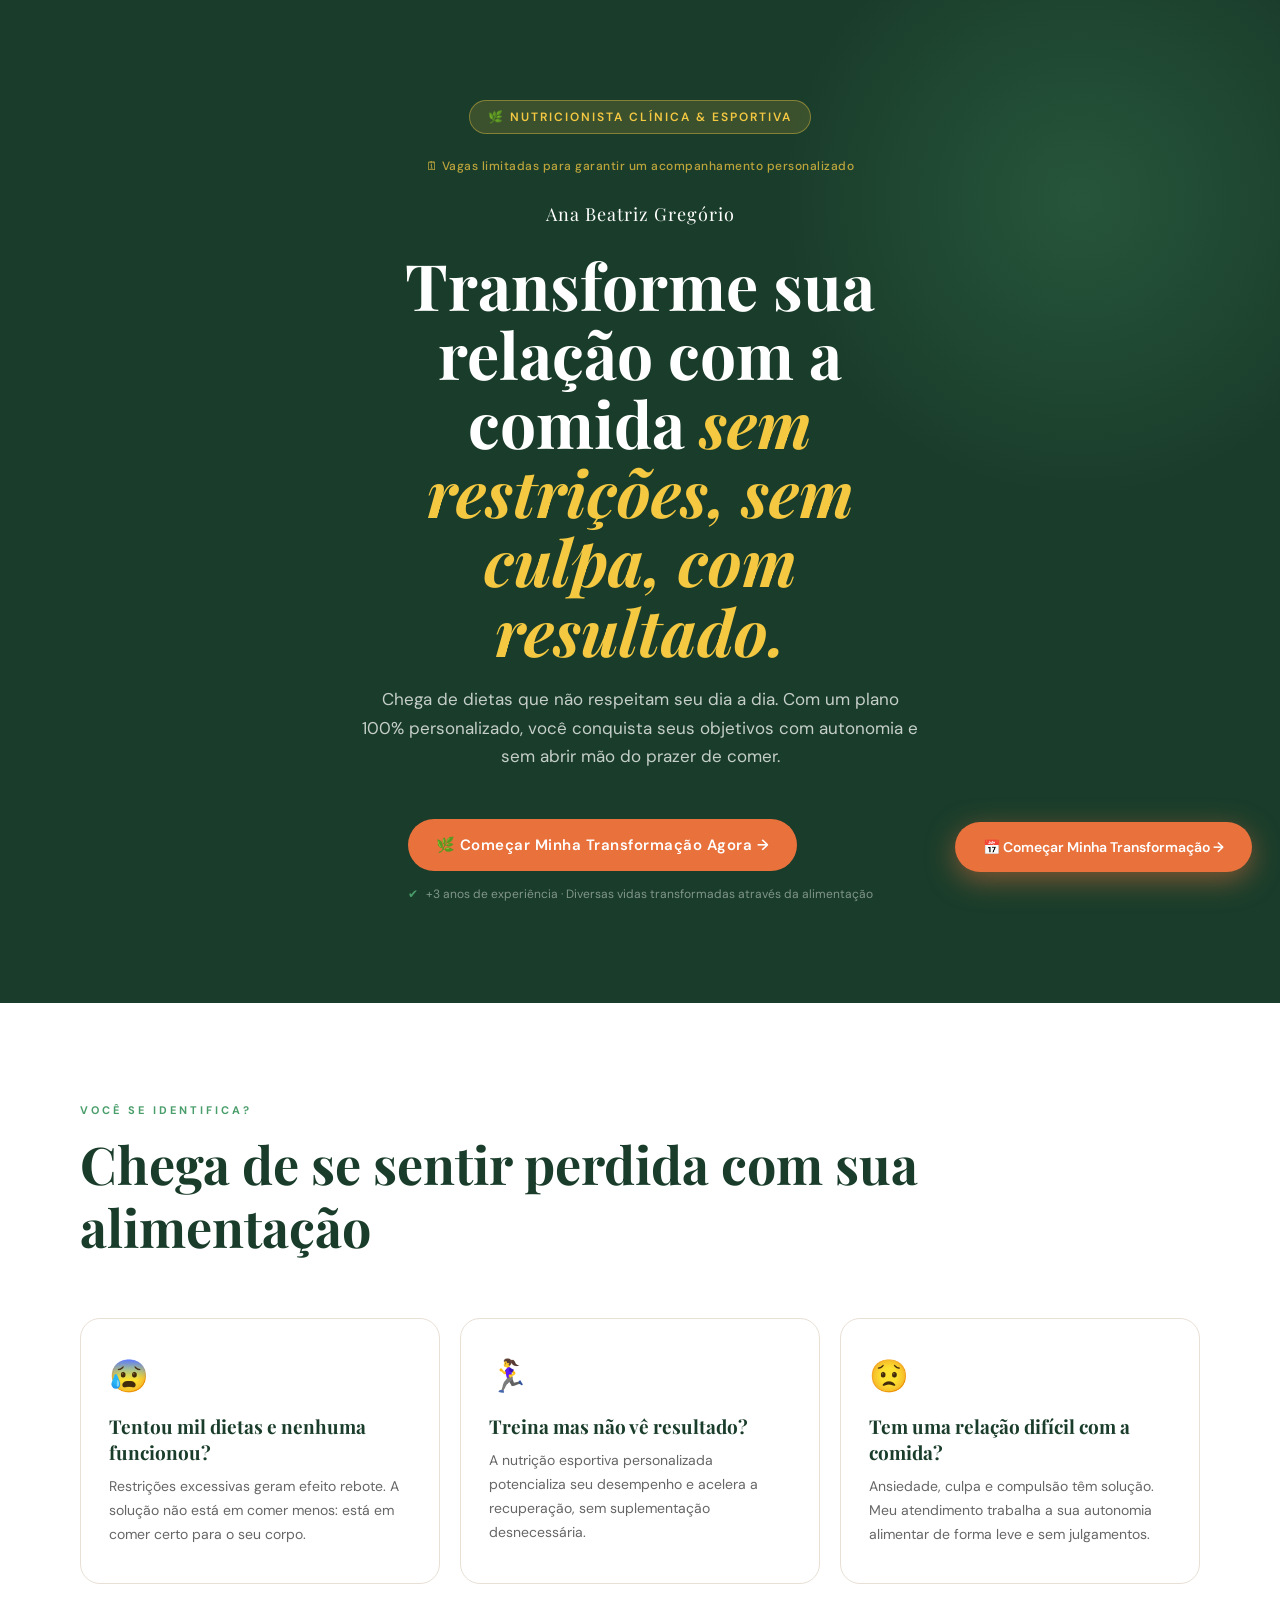
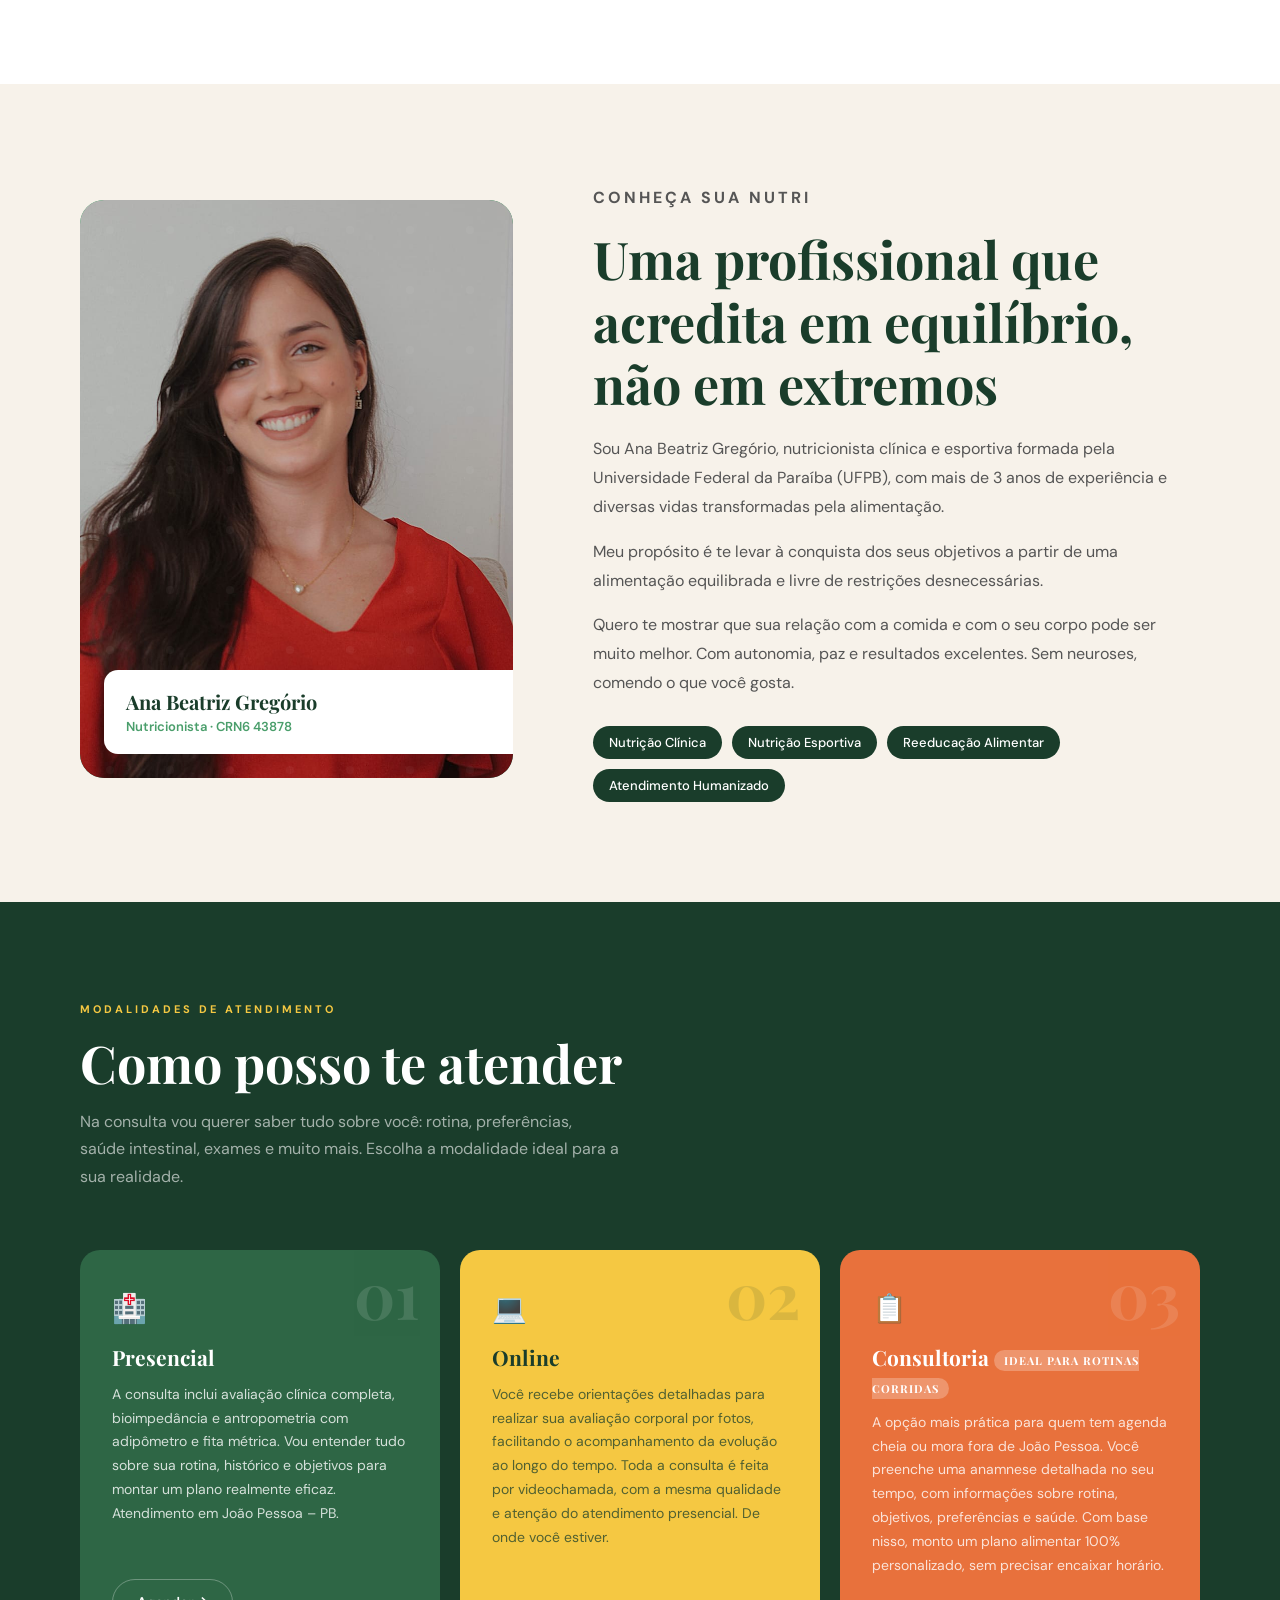
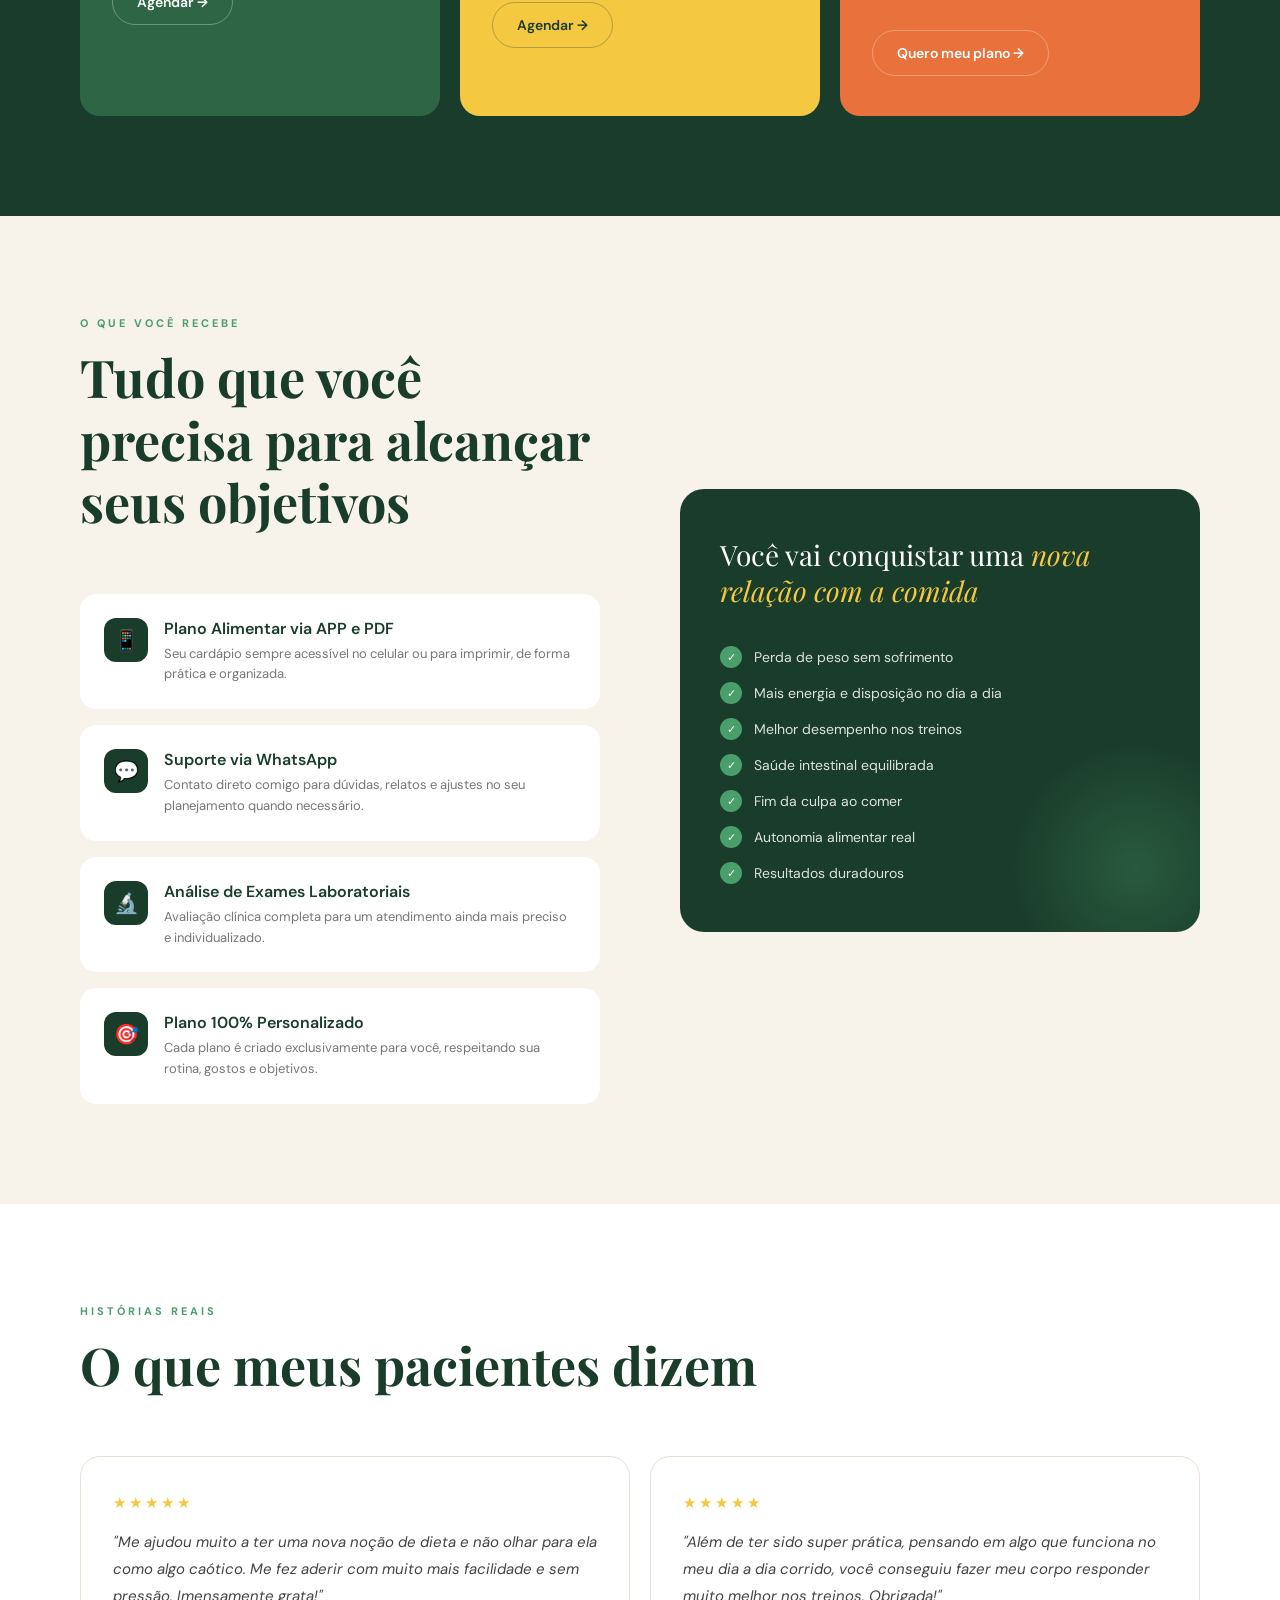
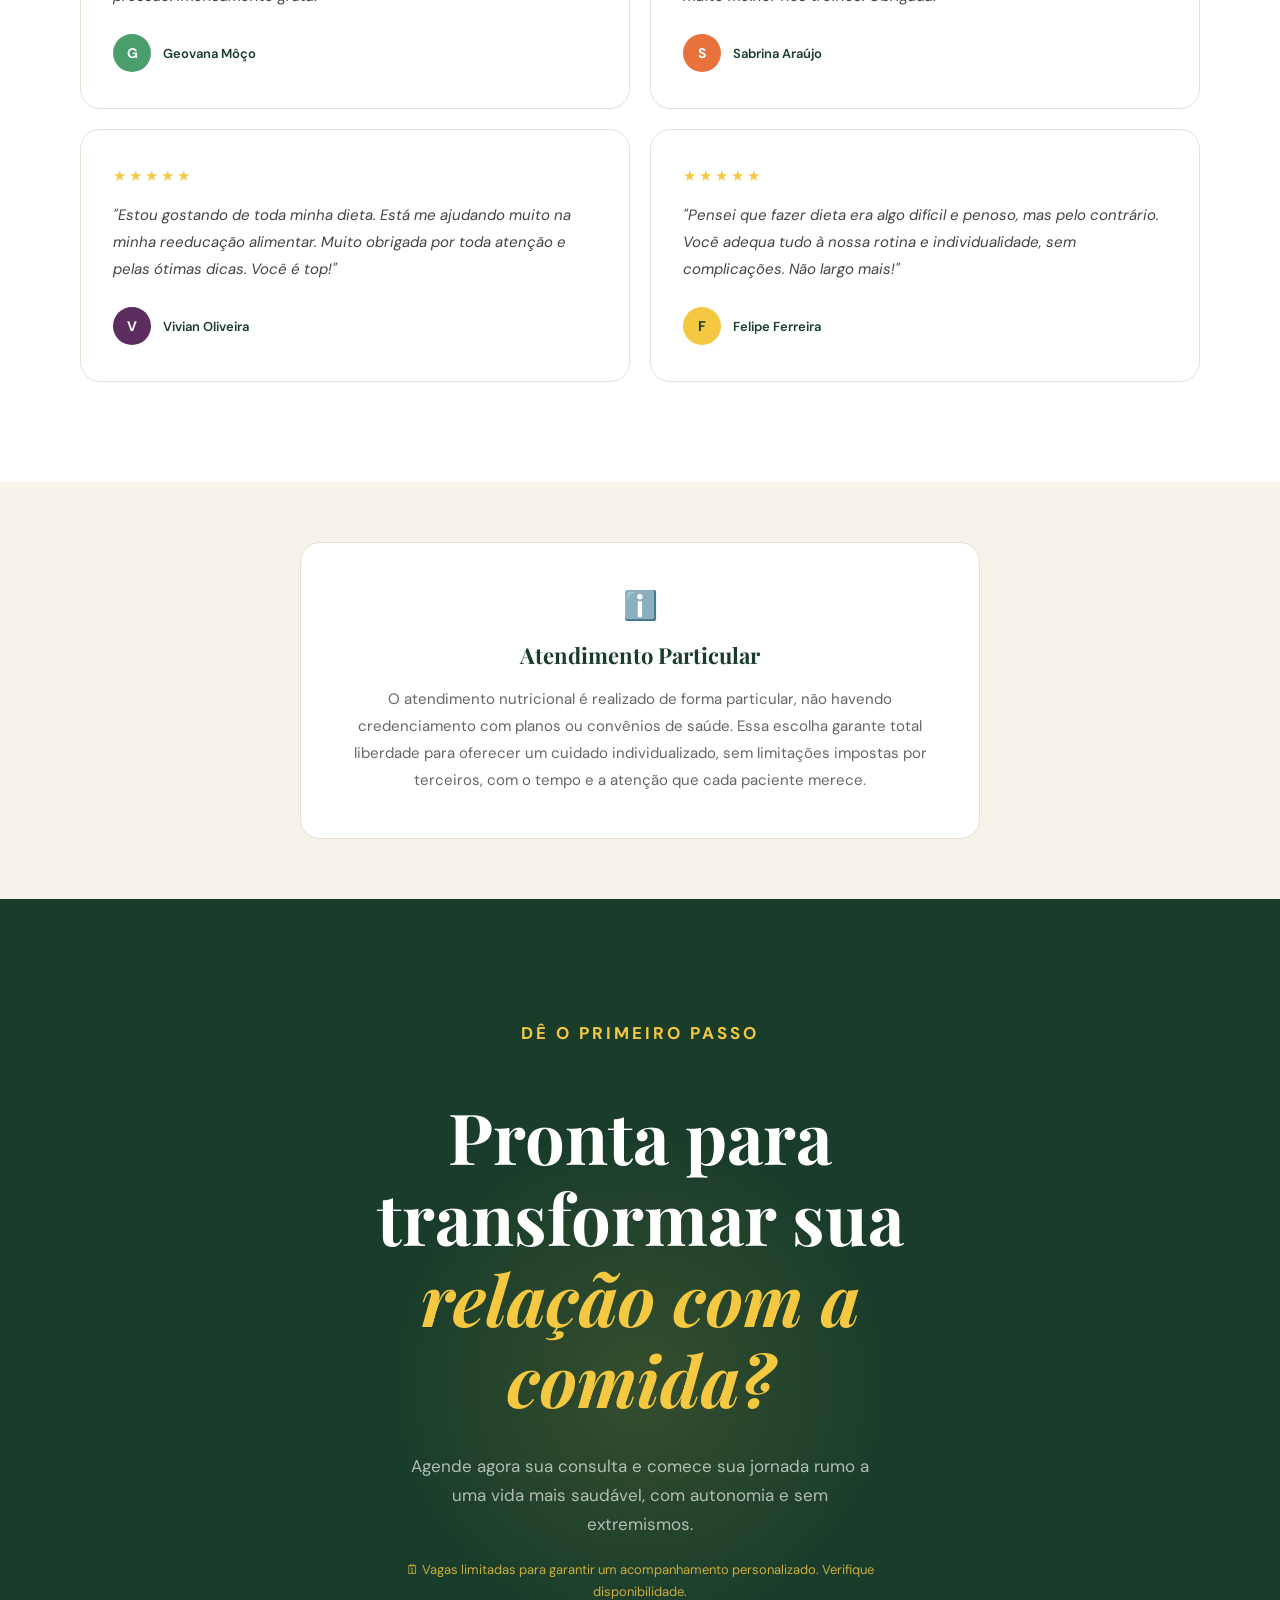
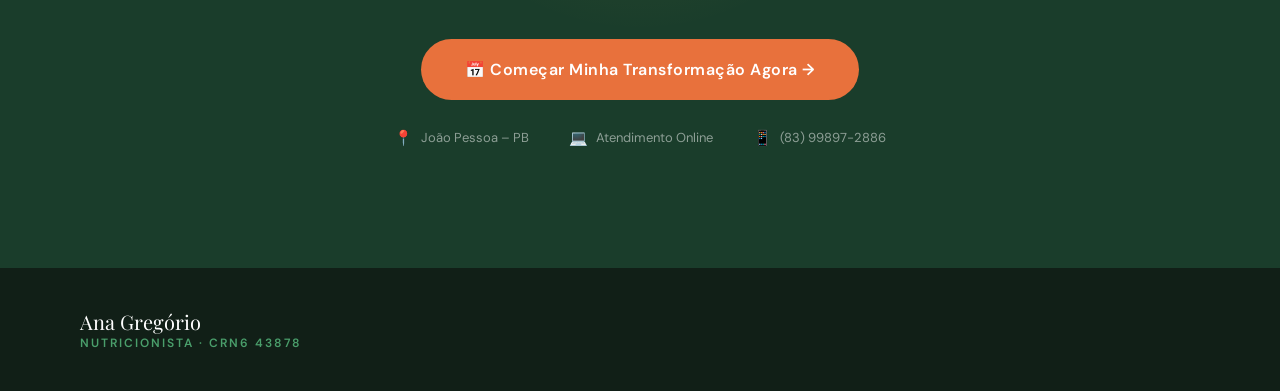
==== landing-page-nutri (5).html @ 8949f302 "init" ====
<!DOCTYPE html>
<html lang="pt-BR">

<head>
  <meta charset="UTF-8" />
  <meta name="viewport" content="width=device-width, initial-scale=1.0" />
  <title>Ana Beatriz Gregório | Nutricionista</title>
  <link
    href="https://fonts.googleapis.com/css2?family=Playfair+Display:ital,wght@0,400;0,700;1,400&family=DM+Sans:wght@300;400;500;600&display=swap"
    rel="stylesheet" />
  <style>
    *,
    *::before,
    *::after {
      box-sizing: border-box;
      margin: 0;
      padding: 0;
    }

    :root {
      --verde-escuro: #1a3d2b;
      --verde-medio: #2e6645;
      --verde-claro: #4a9e6b;
      --amarelo: #f5c842;
      --laranja: #e8713c;
      --rosa: #e8a0b0;
      --creme: #f7f2ea;
      --branco: #fff;
      --roxo: #5c2d5e;
    }

    html {
      scroll-behavior: smooth;
    }

    body {
      font-family: 'DM Sans', sans-serif;
      background: var(--creme);
      color: var(--verde-escuro);
      overflow-x: hidden;
    }

    /* ══════════════════════════════════════
       MOBILE FIRST — base: 0px+
    ══════════════════════════════════════ */

    /* ── ANIMAÇÕES ── */
    @keyframes fadeUp {
      from {
        opacity: 0;
        transform: translateY(24px);
      }

      to {
        opacity: 1;
        transform: translateY(0);
      }
    }

    /* ── STICKY CTA ── */
    .sticky-cta {
      position: fixed;
      bottom: 16px;
      right: 16px;
      z-index: 999;
      background: var(--laranja);
      color: var(--branco);
      font-family: 'DM Sans', sans-serif;
      font-weight: 600;
      font-size: 13px;
      padding: 13px 20px;
      border-radius: 100px;
      text-decoration: none;
      box-shadow: 0 8px 28px rgba(232, 113, 60, 0.5);
      transition: transform 0.2s, box-shadow 0.2s;
      display: flex;
      align-items: center;
      gap: 8px;
    }

    .sticky-cta:hover {
      transform: translateY(-3px);
      box-shadow: 0 14px 36px rgba(232, 113, 60, 0.55);
    }

    /* ── HERO ── */
    .hero {
      min-height: 100svh;
      background: var(--verde-escuro);
      display: grid;
      grid-template-columns: 1fr;
      position: relative;
      overflow: hidden;
    }

    .hero::before {
      content: '';
      position: absolute;
      width: 300px;
      height: 300px;
      background: radial-gradient(circle, rgba(74, 158, 107, 0.25) 0%, transparent 70%);
      top: -60px;
      right: -60px;
      border-radius: 50%;
    }

    .hero-left {
      display: flex;
      flex-direction: column;
      justify-content: center;
      align-items: center;
      text-align: center;
      padding: 60px 24px 60px;
      position: relative;
      z-index: 2;
    }


    .badge {
      display: inline-flex;
      align-items: center;
      gap: 8px;
      background: rgba(245, 200, 66, 0.15);
      border: 1px solid rgba(245, 200, 66, 0.4);
      color: var(--amarelo);
      font-size: 11px;
      font-weight: 600;
      letter-spacing: 1.5px;
      text-transform: uppercase;
      padding: 7px 14px;
      border-radius: 100px;
      width: fit-content;
      margin-bottom: 12px;
      animation: fadeUp 0.7s ease both;
    }

    .hero-logo {
      font-family: 'Playfair Display', serif;
      color: var(--branco);
      font-size: 16px;
      letter-spacing: 1px;
      margin-bottom: 20px;
      opacity: 0.7;
      animation: fadeUp 0.7s 0.1s ease both;
    }

    .hero h1 {
      font-family: 'Playfair Display', serif;
      font-size: clamp(32px, 8vw, 48px);
      line-height: 1.15;
      color: var(--branco);
      margin-bottom: 20px;
      animation: fadeUp 0.7s 0.2s ease both;
    }

    .hero h1 em {
      font-style: italic;
      color: var(--amarelo);
    }

    .hero p.subtitle {
      font-size: 15px;
      line-height: 1.7;
      color: rgba(255, 255, 255, 0.75);
      margin-bottom: 36px;
      animation: fadeUp 0.7s 0.3s ease both;
    }

    .cta-group {
      display: flex;
      flex-direction: column;
      gap: 14px;
      animation: fadeUp 0.7s 0.4s ease both;
    }

    .btn-primary {
      display: inline-flex;
      align-items: center;
      justify-content: center;
      gap: 10px;
      background: var(--laranja);
      color: var(--branco);
      font-family: 'DM Sans', sans-serif;
      font-weight: 600;
      font-size: 15px;
      letter-spacing: 0.5px;
      padding: 16px 28px;
      border-radius: 100px;
      text-decoration: none;
      border: none;
      cursor: pointer;
      transition: transform 0.2s, box-shadow 0.2s;
      width: 100%;
      text-align: center;
    }

    .btn-primary:hover {
      transform: translateY(-2px);
      box-shadow: 0 12px 30px rgba(232, 113, 60, 0.4);
    }

    .trust-line {
      font-size: 12px;
      color: rgba(255, 255, 255, 0.45);
      display: flex;
      align-items: flex-start;
      gap: 8px;
      line-height: 1.5;
    }

    .trust-line span {
      color: var(--verde-claro);
      flex-shrink: 0;
    }

    .hero-card {
      background: var(--creme);
      border-radius: 24px;
      padding: 36px 28px;
      max-width: 400px;
      width: 100%;
      position: relative;
      animation: fadeUp 0.8s 0.5s ease both;
    }

    .hero-card::before {
      content: '"';
      font-family: 'Playfair Display', serif;
      font-size: 120px;
      line-height: 0.7;
      color: var(--verde-claro);
      opacity: 0.15;
      position: absolute;
      top: 24px;
      left: 20px;
    }

    .hero-card blockquote {
      font-family: 'Playfair Display', serif;
      font-size: 18px;
      line-height: 1.6;
      color: var(--verde-escuro);
      margin-bottom: 24px;
      position: relative;
      z-index: 1;
    }

    .hero-card .reviewer {
      display: flex;
      align-items: center;
      gap: 14px;
    }

    .reviewer-avatar {
      width: 44px;
      height: 44px;
      background: var(--verde-claro);
      border-radius: 50%;
      display: flex;
      align-items: center;
      justify-content: center;
      font-weight: 700;
      color: var(--branco);
      font-size: 16px;
    }

    .reviewer-info strong {
      display: block;
      font-size: 14px;
      font-weight: 600;
      color: var(--verde-escuro);
    }

    .reviewer-info span {
      font-size: 12px;
      color: #888;
    }

    .stars {
      color: var(--amarelo);
      font-size: 14px;
      letter-spacing: 2px;
      margin-bottom: 6px;
    }

    .floating-pill {
      position: absolute;
      background: var(--amarelo);
      color: var(--verde-escuro);
      font-size: 12px;
      font-weight: 700;
      padding: 10px 18px;
      border-radius: 100px;
      white-space: nowrap;
    }

    .pill-1 {
      top: 30px;
      right: -20px;
      transform: rotate(4deg);
    }

    .pill-2 {
      bottom: 50px;
      left: -30px;
      transform: rotate(-3deg);
      background: var(--rosa);
    }

    /* ── SEÇÕES — base mobile ── */
    .section-label {
      font-size: 11px;
      font-weight: 700;
      letter-spacing: 3px;
      text-transform: uppercase;
      color: var(--verde-claro);
      margin-bottom: 16px;
    }

    .section-title {
      font-family: 'Playfair Display', serif;
      font-size: clamp(26px, 6vw, 52px);
      line-height: 1.2;
      color: var(--verde-escuro);
      margin-bottom: 40px;
    }

    /* ── DORES ── */
    .dores {
      background: var(--branco);
      padding: 64px 24px;
    }

    .dores-grid {
      display: grid;
      grid-template-columns: 1fr;
      gap: 20px;
    }

    .dor-card {
      border: 1.5px solid #e8e0d5;
      border-radius: 20px;
      padding: 28px 24px;
      transition: border-color 0.3s, transform 0.3s;
    }

    .dor-card:hover {
      border-color: var(--verde-claro);
      transform: translateY(-4px);
    }

    .dor-emoji {
      font-size: 32px;
      margin-bottom: 16px;
      display: block;
    }

    .dor-card h3 {
      font-family: 'Playfair Display', serif;
      font-size: 19px;
      color: var(--verde-escuro);
      margin-bottom: 10px;
    }

    .dor-card p {
      font-size: 14px;
      line-height: 1.7;
      color: #666;
    }

    /* ── SOBRE ── */
    .sobre {
      background: var(--creme);
      padding: 64px 24px;
      display: grid;
      grid-template-columns: 1fr;
      gap: 40px;
    }

    .sobre-img-wrap {
      display: block;
      margin-bottom: 8px;
    }

    .sobre-img-placeholder {
      max-height: 380px;
    }

    .sobre-img-placeholder {
      background: linear-gradient(135deg, var(--verde-claro) 0%, var(--verde-escuro) 100%);
      border-radius: 24px;
      aspect-ratio: 4/5;
      display: flex;
      align-items: flex-end;
      padding: 32px;
      position: relative;
      overflow: hidden;
    }

    .sobre-img-placeholder::before {
      content: '';
      position: absolute;
      inset: 0;
      background: url("data:image/svg+xml,%3Csvg width='60' height='60' viewBox='0 0 60 60' xmlns='http://www.w3.org/2000/svg'%3E%3Cg fill='none' fill-rule='evenodd'%3E%3Cg fill='%23ffffff' fill-opacity='0.04'%3E%3Ccircle cx='30' cy='30' r='4'/%3E%3C/g%3E%3C/g%3E%3C/svg%3E");
    }

    .sobre-img-name {
      background: var(--branco);
      border-radius: 14px;
      padding: 18px 22px;
      position: relative;
      z-index: 1;
      width: 100%;
    }

    .sobre-img-name strong {
      display: block;
      font-family: 'Playfair Display', serif;
      font-size: 20px;
      color: var(--verde-escuro);
    }

    .sobre-img-name span {
      font-size: 13px;
      color: var(--verde-claro);
      font-weight: 600;
    }

    .sobre-stat {
      position: absolute;
      background: var(--amarelo);
      border-radius: 16px;
      padding: 14px 18px;
      top: 24px;
      right: -16px;
      text-align: center;
    }

    .sobre-stat strong {
      display: block;
      font-family: 'Playfair Display', serif;
      font-size: 24px;
      color: var(--verde-escuro);
    }

    .sobre-stat span {
      font-size: 11px;
      color: var(--verde-escuro);
      font-weight: 600;
    }

    .sobre-content {
      text-align: left;
    }

    .sobre-content .section-title {
      margin-bottom: 20px;
    }

    .sobre-content p {
      font-size: 15px;
      line-height: 1.8;
      color: #555;
      margin-bottom: 16px;
    }

    .sobre-tags {
      display: flex;
      flex-wrap: wrap;
      gap: 10px;
      margin-top: 28px;
    }

    .tag {
      background: var(--verde-escuro);
      color: var(--branco);
      font-size: 13px;
      font-weight: 500;
      padding: 8px 16px;
      border-radius: 100px;
    }

    /* ── COMO FUNCIONA ── */
    .como {
      background: var(--verde-escuro);
      padding: 64px 24px;
    }

    .como .section-label {
      color: var(--amarelo);
    }

    .como .section-title {
      color: var(--branco);
      max-width: 100%;
      margin-bottom: 14px;
    }

    .como-subtitle {
      font-size: 15px;
      color: rgba(255, 255, 255, 0.6);
      line-height: 1.7;
      margin-bottom: 40px;
    }

    .como-grid {
      display: grid;
      grid-template-columns: 1fr;
      gap: 20px;
    }

    .como-card {
      border-radius: 20px;
      padding: 32px 24px;
      position: relative;
      overflow: hidden;
      transition: transform 0.3s;
    }

    .como-card:hover {
      transform: translateY(-4px);
    }

    .como-card.verde {
      background: var(--verde-medio);
    }

    .como-card.amarelo {
      background: var(--amarelo);
    }

    .como-card.laranja {
      background: var(--laranja);
    }

    .como-card.verde h3,
    .como-card.laranja h3 {
      color: var(--branco);
    }

    .como-card.amarelo h3 {
      color: var(--verde-escuro);
    }

    .como-card.verde p,
    .como-card.laranja p {
      color: rgba(255, 255, 255, 0.8);
    }

    .como-card.amarelo p {
      color: rgba(26, 61, 43, 0.75);
    }

    .como-num {
      font-family: 'Playfair Display', serif;
      font-size: 64px;
      font-weight: 700;
      opacity: 0.12;
      position: absolute;
      top: 12px;
      right: 20px;
      line-height: 1;
    }

    .como-card.amarelo .como-num {
      color: var(--verde-escuro);
    }

    .como-card:not(.amarelo) .como-num {
      color: var(--branco);
    }

    .como-icon {
      font-size: 28px;
      margin-bottom: 16px;
      display: block;
    }

    .como-card h3 {
      font-family: 'Playfair Display', serif;
      font-size: 21px;
      margin-bottom: 12px;
    }

    .como-card p {
      font-size: 14px;
      line-height: 1.7;
    }

    .btn-secondary {
      display: inline-flex;
      align-items: center;
      gap: 10px;
      background: transparent;
      color: var(--branco);
      font-size: 14px;
      font-weight: 600;
      padding: 13px 24px;
      border-radius: 100px;
      border: 1.5px solid rgba(255, 255, 255, 0.3);
      text-decoration: none;
      margin-top: 32px;
      transition: background 0.2s, border-color 0.2s;
    }

    .btn-secondary:hover {
      background: rgba(255, 255, 255, 0.1);
      border-color: rgba(255, 255, 255, 0.6);
    }

    /* ── BENEFÍCIOS ── */
    .beneficios {
      background: var(--creme);
      padding: 64px 24px;
    }

    .beneficios-wrap {
      display: grid;
      grid-template-columns: 1fr;
      gap: 40px;
    }

    .beneficios-list {
      display: flex;
      flex-direction: column;
      gap: 16px;
      margin-top: 32px;
    }

    .beneficio-item {
      display: flex;
      gap: 16px;
      align-items: flex-start;
      padding: 20px;
      background: var(--branco);
      border-radius: 16px;
      transition: transform 0.2s;
    }

    .beneficio-item:hover {
      transform: translateX(4px);
    }

    .bene-icon {
      width: 40px;
      height: 40px;
      background: var(--verde-escuro);
      border-radius: 12px;
      display: flex;
      align-items: center;
      justify-content: center;
      font-size: 18px;
      flex-shrink: 0;
    }

    .beneficio-item h4 {
      font-size: 15px;
      font-weight: 600;
      color: var(--verde-escuro);
      margin-bottom: 5px;
    }

    .beneficio-item p {
      font-size: 13px;
      line-height: 1.6;
      color: #777;
    }

    .beneficios-visual {
      background: var(--verde-escuro);
      border-radius: 24px;
      padding: 36px 28px;
      position: relative;
      overflow: hidden;
    }

    .beneficios-visual::after {
      content: '';
      position: absolute;
      width: 250px;
      height: 250px;
      background: radial-gradient(circle, rgba(74, 158, 107, 0.3) 0%, transparent 70%);
      bottom: -60px;
      right: -60px;
      border-radius: 50%;
    }

    .bene-visual-title {
      font-family: 'Playfair Display', serif;
      font-size: 24px;
      color: var(--branco);
      margin-bottom: 28px;
      line-height: 1.3;
    }

    .bene-visual-title em {
      color: var(--amarelo);
      font-style: italic;
    }

    .bene-checklist {
      list-style: none;
      display: flex;
      flex-direction: column;
      gap: 14px;
    }

    .bene-checklist li {
      display: flex;
      align-items: center;
      gap: 12px;
      color: rgba(255, 255, 255, 0.85);
      font-size: 14px;
    }

    .check {
      width: 22px;
      height: 22px;
      background: var(--verde-claro);
      border-radius: 50%;
      display: flex;
      align-items: center;
      justify-content: center;
      color: var(--branco);
      font-size: 11px;
      flex-shrink: 0;
    }

    /* ── DEPOIMENTOS ── */
    .depoimentos {
      background: var(--branco);
      padding: 64px 24px;
    }

    .depo-grid {
      display: grid;
      grid-template-columns: 1fr;
      gap: 20px;
      margin-top: 40px;
    }

    .depo-card {
      border: 1.5px solid #e8e0d5;
      border-radius: 20px;
      padding: 28px 24px;
      transition: border-color 0.3s, transform 0.3s;
    }

    .depo-card:hover {
      border-color: var(--verde-claro);
      transform: translateY(-3px);
    }

    .depo-stars {
      color: var(--amarelo);
      font-size: 15px;
      letter-spacing: 3px;
      margin-bottom: 16px;
    }

    .depo-card blockquote {
      font-size: 14px;
      line-height: 1.8;
      color: #444;
      margin-bottom: 24px;
      font-style: italic;
    }

    .depo-author {
      display: flex;
      align-items: center;
      gap: 12px;
    }

    .depo-avatar {
      width: 38px;
      height: 38px;
      border-radius: 50%;
      display: flex;
      align-items: center;
      justify-content: center;
      font-weight: 700;
      color: var(--branco);
      font-size: 14px;
    }

    .av1 {
      background: var(--verde-claro);
    }

    .av2 {
      background: var(--laranja);
    }

    .av3 {
      background: var(--roxo);
    }

    .av4 {
      background: var(--amarelo);
      color: var(--verde-escuro) !important;
    }

    .depo-author strong {
      font-size: 13px;
      font-weight: 600;
      color: var(--verde-escuro);
    }

    /* ── CTA FINAL ── */
    .cta-final {
      background: var(--verde-escuro);
      padding: 72px 24px;
      text-align: center;
      position: relative;
      overflow: hidden;
    }

    .cta-final::before {
      content: '';
      position: absolute;
      width: 300px;
      height: 300px;
      background: radial-gradient(circle, rgba(245, 200, 66, 0.12) 0%, transparent 70%);
      top: 50%;
      left: 50%;
      transform: translate(-50%, -50%);
      border-radius: 50%;
    }

    .cta-final .section-label {
      color: var(--amarelo);
    }

    .cta-final h2 {
      font-family: 'Playfair Display', serif;
      font-size: clamp(28px, 7vw, 64px);
      color: var(--branco);
      line-height: 1.2;
      margin: 16px auto 20px;
      position: relative;
      z-index: 1;
    }

    .cta-final h2 em {
      color: var(--amarelo);
      font-style: italic;
    }

    .cta-final p {
      font-size: 15px;
      color: rgba(255, 255, 255, 0.65);
      margin: 0 auto 32px;
      line-height: 1.7;
      position: relative;
      z-index: 1;
    }

    .cta-final .btn-primary {
      margin: 0 auto;
      font-size: 15px;
      padding: 17px 28px;
      position: relative;
      z-index: 1;
    }

    .cta-info {
      margin-top: 28px;
      display: flex;
      justify-content: center;
      gap: 20px;
      flex-wrap: wrap;
      position: relative;
      z-index: 1;
    }

    .cta-info-item {
      display: flex;
      align-items: center;
      gap: 8px;
      color: rgba(255, 255, 255, 0.5);
      font-size: 12px;
    }

    .cta-info-item span {
      color: var(--verde-claro);
      font-size: 15px;
    }

    /* ── RODAPÉ ── */
    footer {
      background: #111f17;
      padding: 32px 24px;
      display: flex;
      flex-direction: column;
      align-items: center;
      text-align: center;
      gap: 20px;
    }

    .footer-brand {
      font-family: 'Playfair Display', serif;
      color: var(--branco);
      font-size: 20px;
    }

    .footer-brand span {
      display: block;
      font-family: 'DM Sans', sans-serif;
      font-size: 12px;
      color: var(--verde-claro);
      font-weight: 600;
      letter-spacing: 2px;
      text-transform: uppercase;
    }

    .footer-contact {
      display: flex;
      gap: 20px;
      flex-wrap: wrap;
      justify-content: center;
    }

    .footer-contact a {
      color: rgba(255, 255, 255, 0.5);
      text-decoration: none;
      font-size: 13px;
      transition: color 0.2s;
    }

    .footer-contact a:hover {
      color: var(--amarelo);
    }

    /* ══════════════════════════════════════
       TABLET — 600px+
    ══════════════════════════════════════ */
    @media (min-width: 600px) {
      .hero-left {
        padding: 72px 48px;
      }

      .hero h1 {
        font-size: clamp(36px, 6vw, 56px);
      }

      .hero p.subtitle {
        font-size: 16px;
        max-width: 480px;
      }

      .btn-primary {
        width: fit-content;
      }

      .dores {
        padding: 80px 48px;
      }

      .dores-grid {
        grid-template-columns: repeat(2, 1fr);
      }

      .sobre {
        padding: 80px 48px;
      }

      .como {
        padding: 80px 48px;
      }

      .como-grid {
        grid-template-columns: repeat(2, 1fr);
      }

      .beneficios {
        padding: 80px 48px;
      }

      .depoimentos {
        padding: 80px 48px;
      }

      .depo-grid {
        grid-template-columns: repeat(2, 1fr);
      }

      .cta-final {
        padding: 88px 48px;
      }

      footer {
        flex-direction: row;
        justify-content: space-between;
        text-align: left;
        padding: 36px 48px;
      }

      .sticky-cta {
        font-size: 14px;
        padding: 15px 26px;
        bottom: 20px;
        right: 20px;
      }
    }

    /* ══════════════════════════════════════
       DESKTOP — 960px+
    ══════════════════════════════════════ */
    @media (min-width: 960px) {
      .sticky-cta {
        bottom: 28px;
        right: 28px;
        font-size: 14px;
        padding: 16px 28px;
      }

      /* Hero */
      .hero {
        grid-template-columns: 1fr;
      }

      .hero::before {
        width: 600px;
        height: 600px;
        top: -100px;
        right: -100px;
      }

      .hero-left {
        padding: 100px 10vw;
        text-align: center;
        max-width: 860px;
        margin: 0 auto;
      }

      .hero h1 {
        font-size: clamp(46px, 5vw, 72px);
        line-height: 1.08;
        text-align: center;
      }

      .hero p.subtitle {
        font-size: 17px;
        max-width: 560px;
        margin: 0 auto 48px;
        text-align: center;
      }

      .badge {
        font-size: 12px;
        letter-spacing: 2px;
        padding: 8px 18px;
        margin-bottom: 12px;
      }

      .hero-logo {
        font-size: 18px;
        margin-bottom: 24px;
      }

      /* Dores */
      .dores {
        padding: 100px 80px;
      }

      .dores-grid {
        grid-template-columns: repeat(3, 1fr);
      }

      .dor-card {
        padding: 36px 28px;
      }

      .section-title {
        margin-bottom: 60px;
      }

      /* Sobre */
      .sobre {
        grid-template-columns: 5fr 7fr;
        padding: 100px 80px;
        gap: 80px;
        align-items: center;
      }

      .sobre-img-wrap {
        display: block;
      }

      .sobre-img-placeholder {
        aspect-ratio: 3/4;
        max-height: none;
      }

      .sobre-stat {
        top: 32px;
        right: -24px;
        padding: 16px 20px;
      }

      .sobre-stat strong {
        font-size: 28px;
      }

      .sobre-content p {
        font-size: 16px;
      }

      /* Como */
      .como {
        padding: 100px 80px;
      }

      .como-grid {
        grid-template-columns: repeat(3, 1fr);
      }

      .como-card {
        padding: 40px 32px;
      }

      .como-subtitle {
        font-size: 16px;
        max-width: 540px;
        margin-bottom: 60px;
      }

      /* Benefícios */
      .beneficios {
        padding: 100px 80px;
      }

      .beneficios-wrap {
        grid-template-columns: 1fr 1fr;
        gap: 80px;
        align-items: center;
      }

      .beneficios-visual {
        padding: 48px 40px;
      }

      .bene-visual-title {
        font-size: 28px;
        margin-bottom: 36px;
      }

      .beneficio-item {
        padding: 24px;
      }

      .bene-icon {
        width: 44px;
        height: 44px;
        font-size: 20px;
      }

      .beneficio-item h4 {
        font-size: 16px;
      }

      /* Depoimentos */
      .depoimentos {
        padding: 100px 80px;
      }

      .depo-grid {
        margin-top: 60px;
      }

      .depo-card {
        padding: 36px 32px;
      }

      .depo-card blockquote {
        font-size: 15px;
      }

      /* CTA Final */
      .cta-final {
        padding: 120px 80px;
      }

      .cta-final::before {
        width: 500px;
        height: 500px;
      }

      .cta-final h2 {
        max-width: 700px;
        font-size: clamp(44px, 5.5vw, 72px);
        line-height: 1.15;
        margin: 28px auto 32px;
      }

      .cta-final p {
        font-size: 17px;
        max-width: 480px;
        margin-bottom: 48px;
      }

      .cta-final .btn-primary {
        font-size: 16px;
        padding: 20px 44px;
      }

      .cta-info {
        gap: 40px;
      }

      .cta-info-item {
        font-size: 13px;
      }

      /* Rodapé */
      footer {
        padding: 40px 80px;
      }
    }
  </style>
</head>

<body>

  <!-- STICKY CTA -->
  <a href="#agendar" class="sticky-cta">
    📅 Começar Minha Transformação →
  </a>

  <!-- ═══════════ HERO ═══════════ -->
  <section class="hero">
    <div class="hero-left">
      <div class="badge">🌿 Nutricionista Clínica &amp; Esportiva</div>
      <p
        style="font-size:12px; color: rgba(245,200,66,0.75); font-weight:500; margin-bottom: 28px; margin-top: 12px; letter-spacing: 0.5px;">
        🗓 Vagas limitadas para garantir um acompanhamento personalizado
      </p>
      <p class="hero-logo">Ana Beatriz Gregório</p>
      <h1>Transforme sua relação com a comida <em>sem restrições, sem culpa, com resultado.</em></h1>
      <p class="subtitle">
        Chega de dietas que não respeitam seu dia a dia. Com um plano 100% personalizado, você conquista seus objetivos
        com autonomia e sem abrir mão do prazer de comer.
      </p>
      <div class="cta-group">
        <a href="#agendar" class="btn-primary">
          🌿 Começar Minha Transformação Agora →
        </a>
        <p class="trust-line">
          <span>✔</span> +3 anos de experiência · Diversas vidas transformadas através da alimentação
        </p>
      </div>
    </div>
  </section>

  <!-- ═══════════ DORES ═══════════ -->
  <section class="dores">
    <p class="section-label">Você se identifica?</p>
    <h2 class="section-title">Chega de se sentir perdida com sua alimentação</h2>
    <div class="dores-grid">
      <div class="dor-card">
        <span class="dor-emoji">😰</span>
        <h3>Tentou mil dietas e nenhuma funcionou?</h3>
        <p>Restrições excessivas geram efeito rebote. A solução não está em comer menos: está em comer certo para o seu
          corpo.</p>
      </div>
      <div class="dor-card">
        <span class="dor-emoji">🏃‍♀️</span>
        <h3>Treina mas não vê resultado?</h3>
        <p>A nutrição esportiva personalizada potencializa seu desempenho e acelera a recuperação, sem suplementação
          desnecessária.</p>
      </div>
      <div class="dor-card">
        <span class="dor-emoji">😟</span>
        <h3>Tem uma relação difícil com a comida?</h3>
        <p>Ansiedade, culpa e compulsão têm solução. Meu atendimento trabalha a sua autonomia alimentar de forma leve e
          sem julgamentos.</p>
      </div>
    </div>
  </section>

  <!-- ═══════════ SOBRE ═══════════ -->
  <section class="sobre">
    <div class="sobre-img-wrap">
      <div class="sobre-img-placeholder"
        style="background: linear-gradient(160deg, var(--verde-claro) 0%, var(--verde-escuro) 100%); padding:0; overflow:hidden; position:relative;">
        <!-- SUBSTITUIR src abaixo pela foto real quando disponível -->
        <img
          src="[data-uri]"
          alt="Ana Beatriz Gregório"
          style="width:100%;height:100%;object-fit:cover;object-position:top;border-radius:24px;"
          onerror="this.style.display='none'" />
        <div class="sobre-img-name" style="position:absolute;bottom:24px;left:24px;right:24px;">
          <strong>Ana Beatriz Gregório</strong>
          <span>Nutricionista · CRN6 43878</span>
        </div>
      </div>
    </div>

    <div class="sobre-content">
      <p class="section-label">Conheça sua nutri</p>
      <h2 class="section-title">Uma profissional que acredita em equilíbrio, não em extremos</h2>
      <p>Sou Ana Beatriz Gregório, nutricionista clínica e esportiva formada pela Universidade Federal da Paraíba
        (UFPB), com mais de 3 anos de experiência e diversas vidas transformadas pela alimentação.</p>
      <p>Meu propósito é te levar à conquista dos seus objetivos a partir de uma alimentação equilibrada e livre de
        restrições desnecessárias.</p>
      <p>Quero te mostrar que sua relação com a comida e com o seu corpo pode ser muito melhor. Com autonomia, paz e
        resultados excelentes. Sem neuroses, comendo o que você gosta.</p>
      <div class="sobre-tags">
        <span class="tag">Nutrição Clínica</span>
        <span class="tag">Nutrição Esportiva</span>
        <span class="tag">Reeducação Alimentar</span>
        <span class="tag">Atendimento Humanizado</span>
      </div>
    </div>
  </section>

  <!-- ═══════════ COMO FUNCIONA ═══════════ -->
  <section class="como" id="agendar">
    <p class="section-label">Modalidades de atendimento</p>
    <h2 class="section-title">Como posso te atender</h2>
    <p class="como-subtitle">Na consulta vou querer saber tudo sobre você: rotina, preferências, saúde intestinal,
      exames e muito mais. Escolha a modalidade ideal para a sua realidade.</p>

    <div class="como-grid">
      <div class="como-card verde">
        <span class="como-num">01</span>
        <span class="como-icon">🏥</span>
        <h3>Presencial</h3>
        <p>A consulta inclui avaliação clínica completa, bioimpedância e antropometria com adipômetro e fita métrica.
          Vou entender tudo sobre sua rotina, histórico e objetivos para montar um plano realmente eficaz. Atendimento
          em João Pessoa – PB.</p>
        <br>
        <a href="https://wa.me/5583998972886?text=Olá%2C%20Ana!%20Vi%20seu%20anúncio%20e%20quero%20agendar%20uma%20consulta%20presencial."
          class="btn-secondary" target="_blank">Agendar →</a>
      </div>
      <div class="como-card amarelo">
        <span class="como-num">02</span>
        <span class="como-icon">💻</span>
        <h3>Online</h3>
        <p>Você recebe orientações detalhadas para realizar sua avaliação corporal por fotos, facilitando o
          acompanhamento da evolução ao longo do tempo. Toda a consulta é feita por videochamada, com a mesma qualidade
          e atenção do atendimento presencial. De onde você estiver.</p>
        <br>
        <a href="https://wa.me/5583998972886?text=Olá%2C%20Ana!%20Vi%20seu%20anúncio%20e%20quero%20agendar%20uma%20consulta%20online."
          class="btn-secondary" style="color: var(--verde-escuro); border-color: rgba(26,61,43,0.3);"
          target="_blank">Agendar →</a>
      </div>
      <div class="como-card laranja">
        <span class="como-num">03</span>
        <span class="como-icon">📋</span>
        <h3>Consultoria <span
            style="font-size:11px; font-weight:700; background:rgba(255,255,255,0.25); padding:3px 10px; border-radius:100px; vertical-align:middle; letter-spacing:1px; text-transform:uppercase;">Ideal
            para rotinas corridas</span></h3>
        <p>A opção mais prática para quem tem agenda cheia ou mora fora de João Pessoa. Você preenche uma anamnese
          detalhada no seu tempo, com informações sobre rotina, objetivos, preferências e saúde. Com base nisso, monto
          um plano alimentar 100% personalizado, sem precisar encaixar horário.</p>
        <br>
        <a href="https://wa.me/5583998972886?text=Olá%2C%20Ana!%20Vi%20seu%20anúncio%20e%20tenho%20interesse%20na%20consultoria."
          class="btn-secondary" target="_blank">Quero meu plano →</a>
      </div>
    </div>
  </section>

  <!-- ═══════════ BENEFÍCIOS ═══════════ -->
  <section class="beneficios">
    <div class="beneficios-wrap">
      <div>
        <p class="section-label">O que você recebe</p>
        <h2 class="section-title">Tudo que você precisa para alcançar seus objetivos</h2>
        <div class="beneficios-list">
          <div class="beneficio-item">
            <div class="bene-icon">📱</div>
            <div>
              <h4>Plano Alimentar via APP e PDF</h4>
              <p>Seu cardápio sempre acessível no celular ou para imprimir, de forma prática e organizada.</p>
            </div>
          </div>
          <div class="beneficio-item">
            <div class="bene-icon">💬</div>
            <div>
              <h4>Suporte via WhatsApp</h4>
              <p>Contato direto comigo para dúvidas, relatos e ajustes no seu planejamento quando necessário.</p>
            </div>
          </div>
          <div class="beneficio-item">
            <div class="bene-icon">🔬</div>
            <div>
              <h4>Análise de Exames Laboratoriais</h4>
              <p>Avaliação clínica completa para um atendimento ainda mais preciso e individualizado.</p>
            </div>
          </div>
          <div class="beneficio-item">
            <div class="bene-icon">🎯</div>
            <div>
              <h4>Plano 100% Personalizado</h4>
              <p>Cada plano é criado exclusivamente para você, respeitando sua rotina, gostos e objetivos.</p>
            </div>
          </div>
        </div>
      </div>

      <div class="beneficios-visual">
        <p class="bene-visual-title">Você vai conquistar uma <em>nova relação com a comida</em></p>
        <ul class="bene-checklist">
          <li><span class="check">✓</span> Perda de peso sem sofrimento</li>
          <li><span class="check">✓</span> Mais energia e disposição no dia a dia</li>
          <li><span class="check">✓</span> Melhor desempenho nos treinos</li>
          <li><span class="check">✓</span> Saúde intestinal equilibrada</li>
          <li><span class="check">✓</span> Fim da culpa ao comer</li>
          <li><span class="check">✓</span> Autonomia alimentar real</li>
          <li><span class="check">✓</span> Resultados duradouros</li>
        </ul>
      </div>
    </div>
  </section>

  <!-- ═══════════ DEPOIMENTOS ═══════════ -->
  <section class="depoimentos">
    <p class="section-label">Histórias reais</p>
    <h2 class="section-title">O que meus pacientes dizem</h2>
    <div class="depo-grid">
      <div class="depo-card">
        <div class="depo-stars">★★★★★</div>
        <blockquote>"Me ajudou muito a ter uma nova noção de dieta e não olhar para ela como algo caótico. Me fez aderir
          com muito mais facilidade e sem pressão. Imensamente grata!"</blockquote>
        <div class="depo-author">
          <div class="depo-avatar av1">G</div>
          <strong>Geovana Môço</strong>
        </div>
      </div>
      <div class="depo-card">
        <div class="depo-stars">★★★★★</div>
        <blockquote>"Além de ter sido super prática, pensando em algo que funciona no meu dia a dia corrido, você
          conseguiu fazer meu corpo responder muito melhor nos treinos. Obrigada!"</blockquote>
        <div class="depo-author">
          <div class="depo-avatar av2">S</div>
          <strong>Sabrina Araújo</strong>
        </div>
      </div>
      <div class="depo-card">
        <div class="depo-stars">★★★★★</div>
        <blockquote>"Estou gostando de toda minha dieta. Está me ajudando muito na minha reeducação alimentar. Muito
          obrigada por toda atenção e pelas ótimas dicas. Você é top!"</blockquote>
        <div class="depo-author">
          <div class="depo-avatar av3">V</div>
          <strong>Vivian Oliveira</strong>
        </div>
      </div>
      <div class="depo-card">
        <div class="depo-stars">★★★★★</div>
        <blockquote>"Pensei que fazer dieta era algo difícil e penoso, mas pelo contrário. Você adequa tudo à nossa
          rotina e individualidade, sem complicações. Não largo mais!"</blockquote>
        <div class="depo-author">
          <div class="depo-avatar av4">F</div>
          <strong>Felipe Ferreira</strong>
        </div>
      </div>
    </div>
  </section>

  <!-- ═══════════ PLANOS DE SAÚDE ═══════════ -->
  <section
    style="background: var(--creme); padding: clamp(40px, 6vw, 60px) clamp(24px, 6vw, 80px); text-align: center;">
    <div
      style="max-width: 680px; margin: 0 auto; background: var(--branco); border-radius: 20px; padding: clamp(28px, 5vw, 44px) clamp(24px, 5vw, 48px); border: 1.5px solid #e8e0d5;">
      <span style="font-size: 28px; display: block; margin-bottom: 16px;">ℹ️</span>
      <h3
        style="font-family: 'Playfair Display', serif; font-size: 22px; color: var(--verde-escuro); margin-bottom: 16px;">
        Atendimento Particular</h3>
      <p style="font-size: 15px; line-height: 1.8; color: #666; margin: 0;">
        O atendimento nutricional é realizado de forma particular, não havendo credenciamento com planos ou convênios de
        saúde. Essa escolha garante total liberdade para oferecer um cuidado individualizado, sem limitações impostas
        por terceiros, com o tempo e a atenção que cada paciente merece.
      </p>
    </div>
  </section>

  <!-- ═══════════ CTA FINAL ═══════════ -->
  <section class="cta-final">
    <p class="section-label">Dê o primeiro passo</p>
    <h2>Pronta para transformar sua <em>relação com a comida?</em></h2>
    <p>Agende agora sua consulta e comece sua jornada rumo a uma vida mais saudável, com autonomia e sem extremismos.
    </p>
    <p
      style="font-size:13px; color: rgba(245,200,66,0.8); margin-top: -28px; margin-bottom: 36px; position: relative; z-index:1;">
      🗓 Vagas limitadas para garantir um acompanhamento personalizado. Verifique disponibilidade.
    </p>
    <a href="https://wa.me/5583998972886?text=Olá%2C%20Ana!%20Vi%20seu%20anúncio%20e%20quero%20agendar%20minha%20consulta."
      class="btn-primary" target="_blank">
      📅 Começar Minha Transformação Agora →
    </a>
    <div class="cta-info">
      <div class="cta-info-item"><span>📍</span> João Pessoa – PB</div>
      <div class="cta-info-item"><span>💻</span> Atendimento Online</div>
      <div class="cta-info-item"><span>📱</span> (83) 99897-2886</div>
    </div>
  </section>

  <!-- ═══════════ FOOTER ═══════════ -->
  <footer>
    <div class="footer-brand">
      Ana Gregório
      <span>Nutricionista · CRN6 43878</span>
    </div>
    <div class="footer-contact">
      <a href="/cdn-cgi/l/email-protection#33525d52544156545c415a5c5d4647415a73545e525a5f1d505c5e"><span class="_
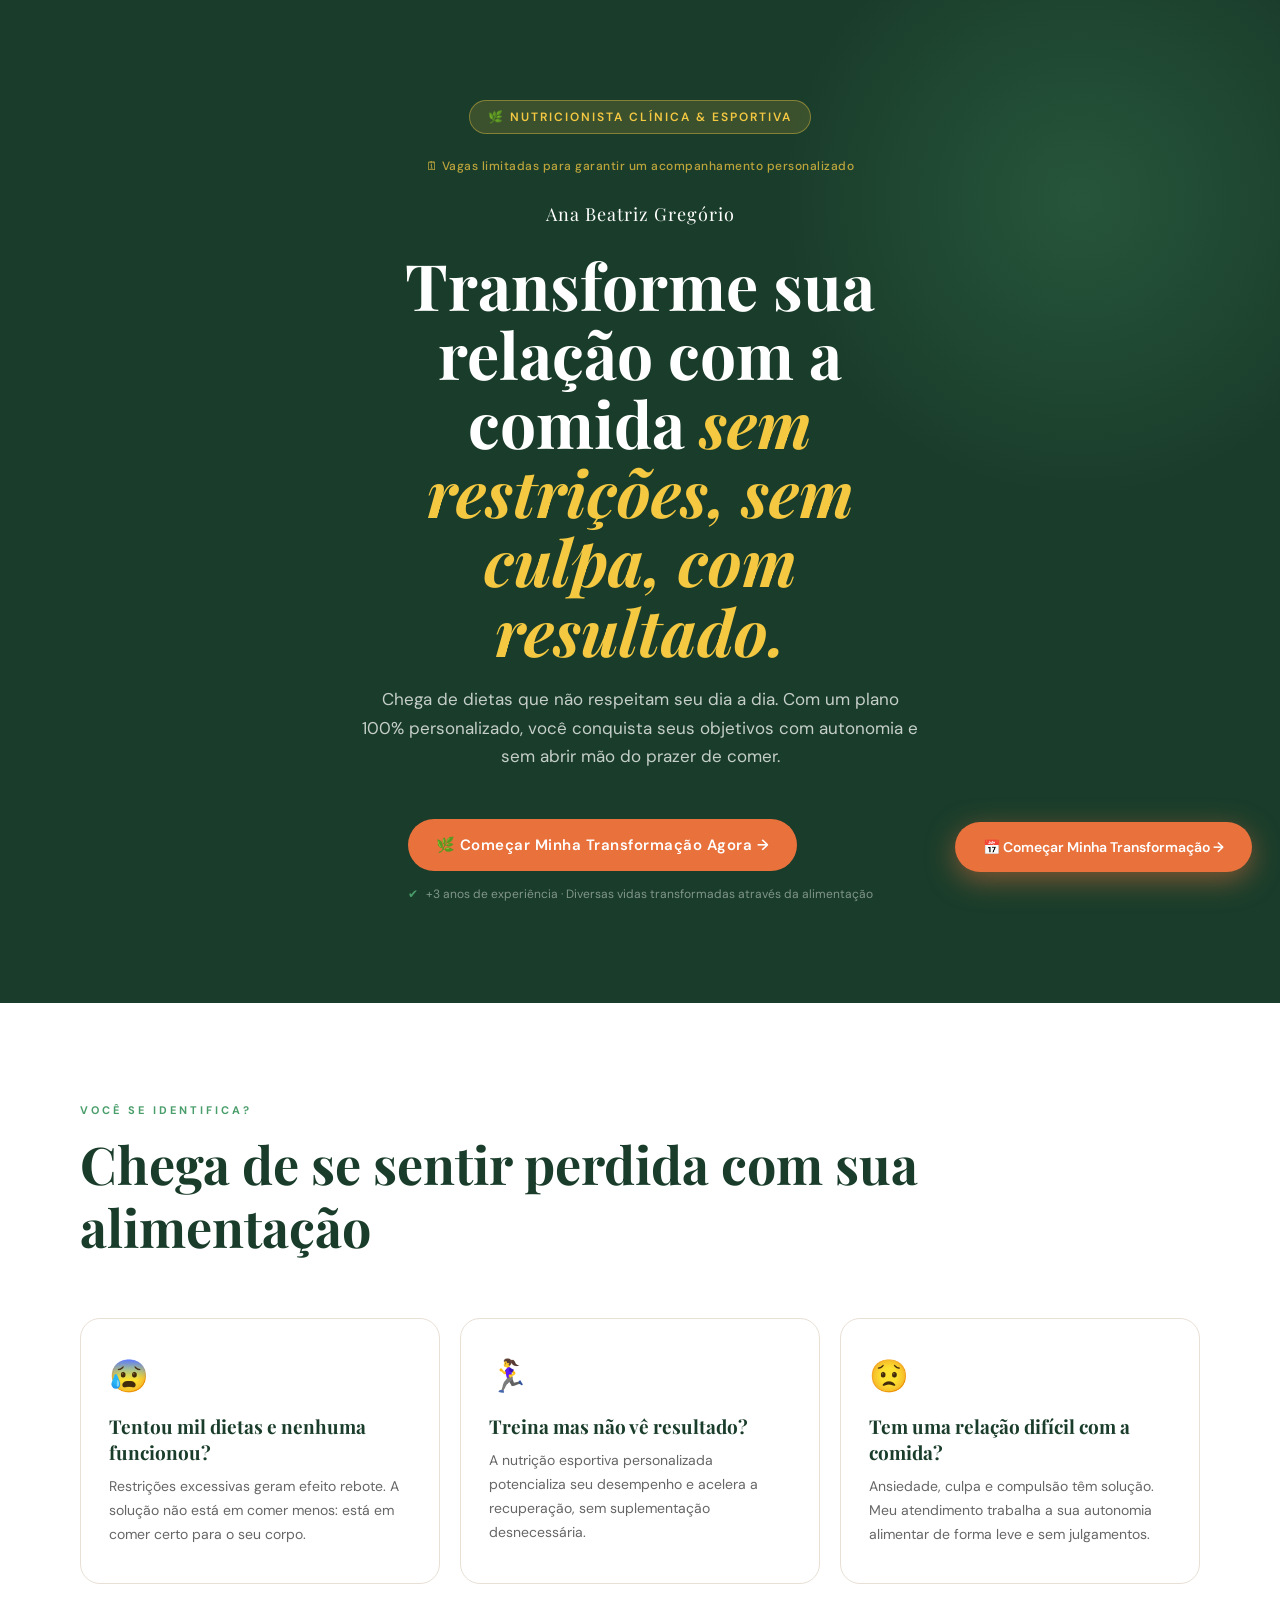
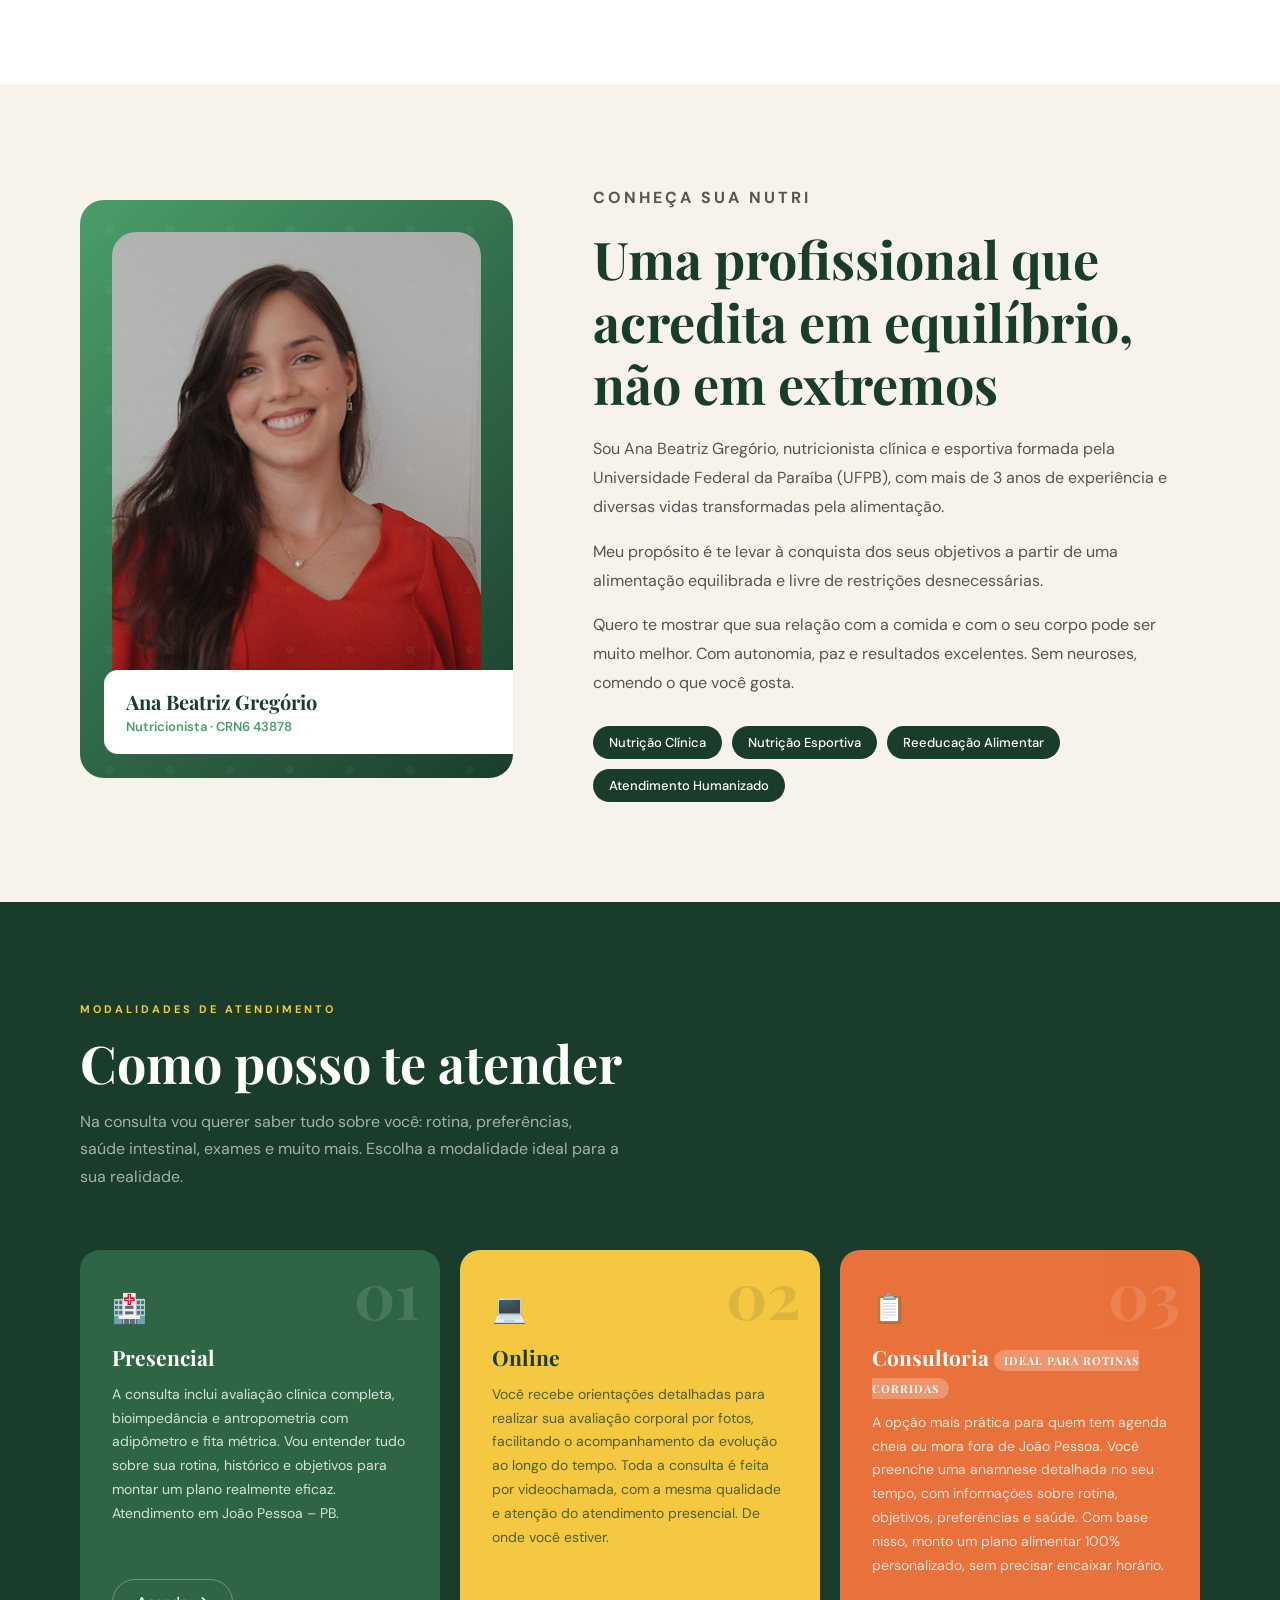
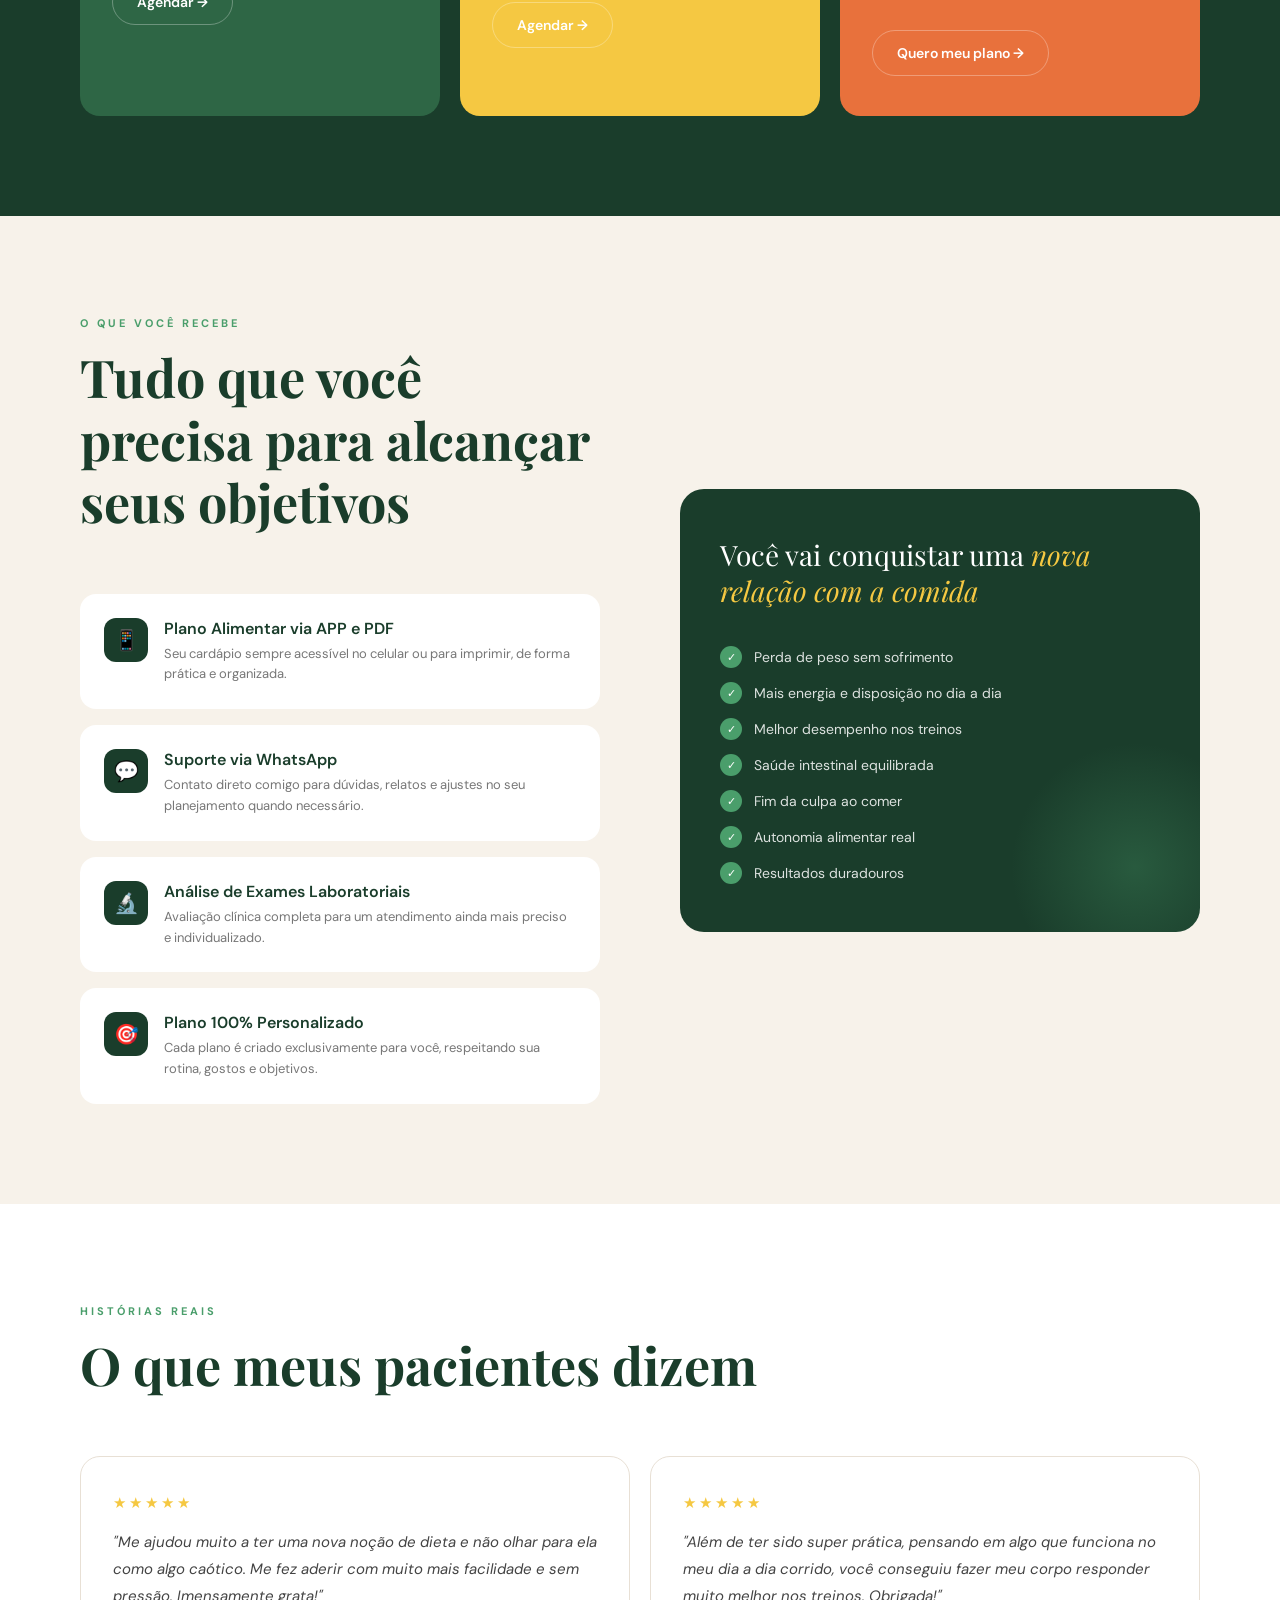
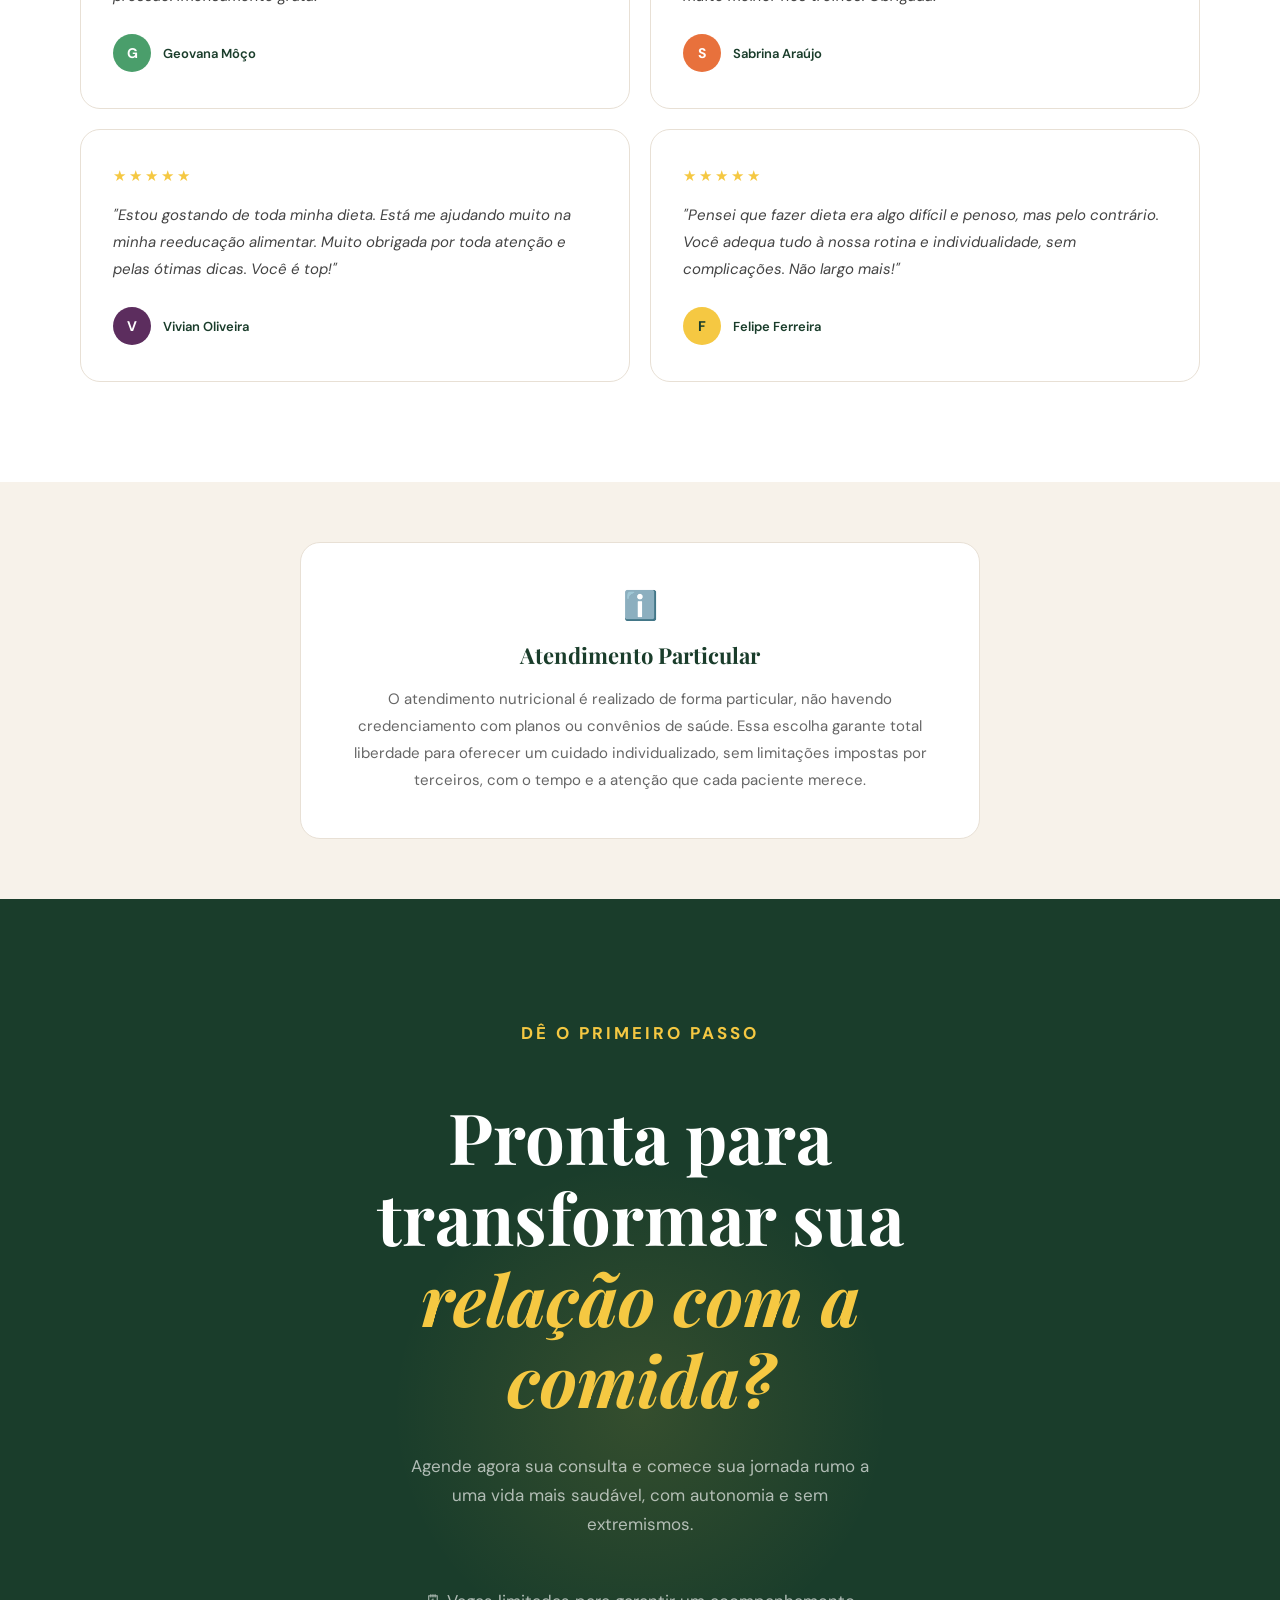
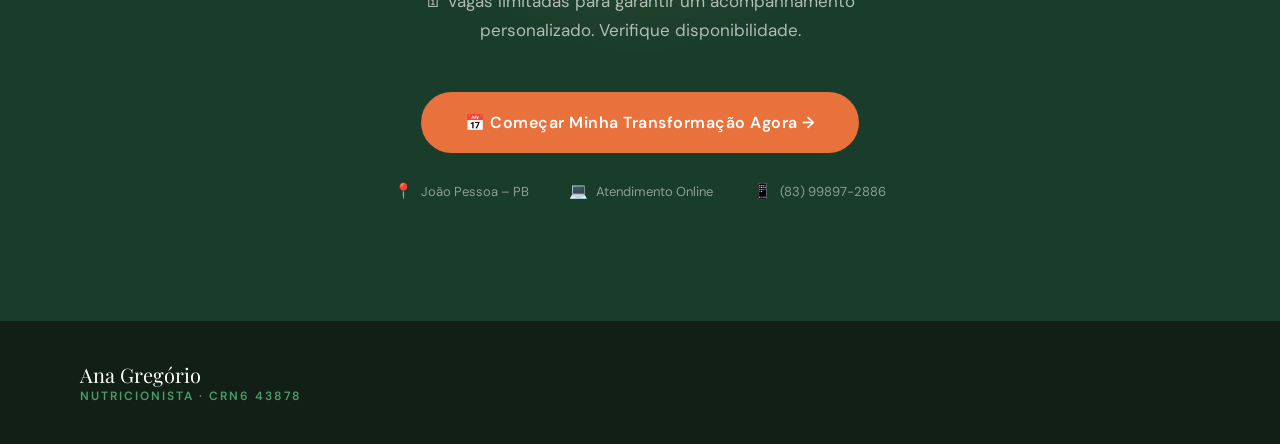
==== commit 1fdaed5c: "melhorias md" ====
--- a/landing-page-nutri (5).html
+++ b/landing-page-nutri (5).html
@@ -5,6 +5,20 @@
   <meta charset="UTF-8" />
   <meta name="viewport" content="width=device-width, initial-scale=1.0" />
   <title>Ana Beatriz Gregório | Nutricionista</title>
+  <meta name="description"
+    content="Ana Beatriz Gregório - Nutricionista clínica e esportiva em João Pessoa-PB. Plano alimentar personalizado, sem restrições, com resultados duradouros. Agende sua consulta!" />
+  <meta name="theme-color" content="#1a3d2b" />
+
+  <!-- Open Graph / Facebook -->
+  <meta property="og:type" content="website" />
+  <meta property="og:title" content="Ana Beatriz Gregório | Nutricionista" />
+  <meta property="og:description"
+    content="Transforme sua relação com a comida sem restrições, sem culpa, com resultado." />
+  <meta property="og:image" content="https://images.unsplash.com/photo-1559839734-2b71ea197ec2?w=1200" />
+
+  <!-- Preload fontes para performance -->
+  <link rel="preconnect" href="https://fonts.googleapis.com" />
+  <link rel="preconnect" href="https://fonts.gstatic.com" crossorigin />
   <link
     href="https://fonts.googleapis.com/css2?family=Playfair+Display:ital,wght@0,400;0,700;1,400&family=DM+Sans:wght@300;400;500;600&display=swap"
     rel="stylesheet" />
@@ -31,6 +45,134 @@
 
     html {
       scroll-behavior: smooth;
+    }
+
+    /* Classes utilitárias para substituir inline styles */
+    .hero-subtitle {
+      font-size: 12px;
+      color: rgba(245, 200, 66, 0.75);
+      font-weight: 500;
+      margin-bottom: 28px;
+      margin-top: 12px;
+      letter-spacing: 0.5px;
+    }
+
+    .hero-subtitle-vagas {
+      font-size: 13px;
+      color: rgba(245, 200, 66, 0.8);
+      margin-top: -28px;
+      margin-bottom: 36px;
+      position: relative;
+      z-index: 1;
+    }
+
+    .info-box {
+      background: var(--creme);
+      padding: clamp(40px, 6vw, 60px) clamp(24px, 6vw, 80px);
+      text-align: center;
+    }
+
+    .info-box-inner {
+      max-width: 680px;
+      margin: 0 auto;
+      background: var(--branco);
+      border-radius: 20px;
+      padding: clamp(28px, 5vw, 44px) clamp(24px, 5vw, 48px);
+      border: 1.5px solid #e8e0d5;
+    }
+
+    .info-box-icon {
+      font-size: 28px;
+      display: block;
+      margin-bottom: 16px;
+    }
+
+    .info-box-title {
+      font-family: 'Playfair Display', serif;
+      font-size: 22px;
+      color: var(--verde-escuro);
+      margin-bottom: 16px;
+    }
+
+    .info-box-text {
+      font-size: 15px;
+      line-height: 1.8;
+      color: #666;
+      margin: 0;
+    }
+
+    .sobre-img {
+      background: linear-gradient(160deg, var(--verde-claro) 0%, var(--verde-escuro) 100%);
+      padding: 0;
+      overflow: hidden;
+      position: relative;
+    }
+
+    .sobre-name-tag {
+      position: absolute;
+      bottom: 24px;
+      left: 24px;
+      right: 24px;
+    }
+
+    .btn-secondary-dark {
+      color: var(--verde-escuro);
+      border-color: rgba(26, 61, 43, 0.3);
+    }
+
+    .btn-secondary-dark:hover {
+      background: rgba(26, 61, 43, 0.1);
+      border-color: rgba(26, 61, 43, 0.5);
+    }
+
+    .badge-small {
+      font-size: 11px;
+      font-weight: 700;
+      background: rgba(255, 255, 255, 0.25);
+      padding: 3px 10px;
+      border-radius: 100px;
+      vertical-align: middle;
+      letter-spacing: 1px;
+      text-transform: uppercase;
+    }
+
+    /* Reduzir motion para acessibilidade */
+    @media (prefers-reduced-motion: reduce) {
+
+      *,
+      *::before,
+      *::after {
+        animation-duration: 0.01ms !important;
+        animation-iteration-count: 1 !important;
+        transition-duration: 0.01ms !important;
+      }
+
+      html {
+        scroll-behavior: auto;
+      }
+    }
+
+    /* Foco visível para acessibilidade */
+    a:focus-visible,
+    button:focus-visible {
+      outline: 2px solid var(--amarelo);
+      outline-offset: 2px;
+    }
+
+    /* Skip link para navegação键盘 */
+    .skip-link {
+      position: absolute;
+      top: -40px;
+      left: 0;
+      background: var(--verde-escuro);
+      color: var(--branco);
+      padding: 8px 16px;
+      z-index: 1000;
+      text-decoration: none;
+    }
+
+    .skip-link:focus {
+      top: 0;
     }
 
     body {
@@ -76,6 +218,29 @@
       display: flex;
       align-items: center;
       gap: 8px;
+    }
+
+    /* Mobile: reduzir ou reposicionar sticky CTA */
+    @media (max-width: 480px) {
+      .sticky-cta {
+        bottom: 12px;
+        right: 12px;
+        left: 12px;
+        justify-content: center;
+        font-size: 12px;
+        padding: 12px 16px;
+      }
+    }
+
+    /* Telas muito pequenas */
+    @media (max-width: 360px) {
+      .sticky-cta {
+        bottom: 8px;
+        right: 8px;
+        left: 8px;
+        font-size: 11px;
+        padding: 10px 12px;
+      }
     }
 
     .sticky-cta:hover {
@@ -1223,21 +1388,23 @@
 
 <body>
 
+  <!-- Skip link para acessibilidade -->
+  <a href="#agendar" class="skip-link">Pular para conteúdo principal</a>
+
   <!-- STICKY CTA -->
-  <a href="#agendar" class="sticky-cta">
+  <a href="#agendar" class="sticky-cta" aria-label="Agendar consulta">
     📅 Começar Minha Transformação →
   </a>
 
   <!-- ═══════════ HERO ═══════════ -->
-  <section class="hero">
+  <section class="hero" aria-labelledby="hero-title">
     <div class="hero-left">
       <div class="badge">🌿 Nutricionista Clínica &amp; Esportiva</div>
-      <p
-        style="font-size:12px; color: rgba(245,200,66,0.75); font-weight:500; margin-bottom: 28px; margin-top: 12px; letter-spacing: 0.5px;">
+      <p class="hero-subtitle">
         🗓 Vagas limitadas para garantir um acompanhamento personalizado
       </p>
       <p class="hero-logo">Ana Beatriz Gregório</p>
-      <h1>Transforme sua relação com a comida <em>sem restrições, sem culpa, com resultado.</em></h1>
+      <h1 id="hero-title">Transforme sua relação com a comida <em>sem restrições, sem culpa, com resultado.</em></h1>
       <p class="subtitle">
         Chega de dietas que não respeitam seu dia a dia. Com um plano 100% personalizado, você conquista seus objetivos
         com autonomia e sem abrir mão do prazer de comer.
@@ -1247,7 +1414,7 @@
           🌿 Começar Minha Transformação Agora →
         </a>
         <p class="trust-line">
-          <span>✔</span> +3 anos de experiência · Diversas vidas transformadas através da alimentação
+          <span aria-hidden="true">✔</span> +3 anos de experiência · Diversas vidas transformadas através da alimentação
         </p>
       </div>
     </div>
@@ -1280,14 +1447,13 @@
   </section>
 
   <!-- ═══════════ SOBRE ═══════════ -->
-  <section class="sobre">
+  <section class="sobre" aria-labelledby="sobre-title">
     <div class="sobre-img-wrap">
-      <div class="sobre-img-placeholder"
-        style="background: linear-gradient(160deg, var(--verde-claro) 0%, var(--verde-escuro) 100%); padding:0; overflow:hidden; position:relative;">
+      <div class="sobre-img-placeholder sobre-img">
         <!-- SUBSTITUIR src abaixo pela foto real quando disponível -->
         <img
           src="[data-uri]"
-          alt="Ana Beatriz Gregório"
+          alt="Ana Beatriz Gregório - Nutricionista"
           style="width:100%;height:100%;object-fit:cover;object-position:top;border-radius:24px;"
           onerror="this.style.display='none'" />
         <div class="sobre-img-name" style="position:absolute;bottom:24px;left:24px;right:24px;">
@@ -1295,6 +1461,8 @@
           <span>Nutricionista · CRN6 43878</span>
         </div>
       </div>
+    </div>
+    </div>
     </div>
 
     <div class="sobre-content">
@@ -1316,48 +1484,48 @@
   </section>
 
   <!-- ═══════════ COMO FUNCIONA ═══════════ -->
-  <section class="como" id="agendar">
+  <section class="como" id="agendar" aria-labelledby="como-title">
     <p class="section-label">Modalidades de atendimento</p>
-    <h2 class="section-title">Como posso te atender</h2>
+    <h2 class="section-title" id="como-title">Como posso te atender</h2>
     <p class="como-subtitle">Na consulta vou querer saber tudo sobre você: rotina, preferências, saúde intestinal,
       exames e muito mais. Escolha a modalidade ideal para a sua realidade.</p>
 
     <div class="como-grid">
       <div class="como-card verde">
-        <span class="como-num">01</span>
-        <span class="como-icon">🏥</span>
+        <span class="como-num" aria-hidden="true">01</span>
+        <span class="como-icon" aria-hidden="true">🏥</span>
         <h3>Presencial</h3>
         <p>A consulta inclui avaliação clínica completa, bioimpedância e antropometria com adipômetro e fita métrica.
           Vou entender tudo sobre sua rotina, histórico e objetivos para montar um plano realmente eficaz. Atendimento
           em João Pessoa – PB.</p>
         <br>
         <a href="https://wa.me/5583998972886?text=Olá%2C%20Ana!%20Vi%20seu%20anúncio%20e%20quero%20agendar%20uma%20consulta%20presencial."
-          class="btn-secondary" target="_blank">Agendar →</a>
+          class="btn-secondary" target="_blank" rel="noopener noreferrer"
+          aria-label="Agendar consulta presencial">Agendar →</a>
       </div>
       <div class="como-card amarelo">
-        <span class="como-num">02</span>
-        <span class="como-icon">💻</span>
+        <span class="como-num" aria-hidden="true">02</span>
+        <span class="como-icon" aria-hidden="true">💻</span>
         <h3>Online</h3>
         <p>Você recebe orientações detalhadas para realizar sua avaliação corporal por fotos, facilitando o
           acompanhamento da evolução ao longo do tempo. Toda a consulta é feita por videochamada, com a mesma qualidade
           e atenção do atendimento presencial. De onde você estiver.</p>
         <br>
         <a href="https://wa.me/5583998972886?text=Olá%2C%20Ana!%20Vi%20seu%20anúncio%20e%20quero%20agendar%20uma%20consulta%20online."
-          class="btn-secondary" style="color: var(--verde-escuro); border-color: rgba(26,61,43,0.3);"
-          target="_blank">Agendar →</a>
+          class="btn-secondary btn-secondary-dark" target="_blank" rel="noopener noreferrer"
+          aria-label="Agendar consulta online">Agendar →</a>
       </div>
       <div class="como-card laranja">
-        <span class="como-num">03</span>
-        <span class="como-icon">📋</span>
-        <h3>Consultoria <span
-            style="font-size:11px; font-weight:700; background:rgba(255,255,255,0.25); padding:3px 10px; border-radius:100px; vertical-align:middle; letter-spacing:1px; text-transform:uppercase;">Ideal
-            para rotinas corridas</span></h3>
+        <span class="como-num" aria-hidden="true">03</span>
+        <span class="como-icon" aria-hidden="true">📋</span>
+        <h3>Consultoria <span class="badge-small">Ideal para rotinas corridas</span></h3>
         <p>A opção mais prática para quem tem agenda cheia ou mora fora de João Pessoa. Você preenche uma anamnese
           detalhada no seu tempo, com informações sobre rotina, objetivos, preferências e saúde. Com base nisso, monto
           um plano alimentar 100% personalizado, sem precisar encaixar horário.</p>
         <br>
         <a href="https://wa.me/5583998972886?text=Olá%2C%20Ana!%20Vi%20seu%20anúncio%20e%20tenho%20interesse%20na%20consultoria."
-          class="btn-secondary" target="_blank">Quero meu plano →</a>
+          class="btn-secondary" target="_blank" rel="noopener noreferrer" aria-label="Solicitar consultoria">Quero meu
+          plano →</a>
       </div>
     </div>
   </section>
@@ -1460,15 +1628,11 @@
   </section>
 
   <!-- ═══════════ PLANOS DE SAÚDE ═══════════ -->
-  <section
-    style="background: var(--creme); padding: clamp(40px, 6vw, 60px) clamp(24px, 6vw, 80px); text-align: center;">
-    <div
-      style="max-width: 680px; margin: 0 auto; background: var(--branco); border-radius: 20px; padding: clamp(28px, 5vw, 44px) clamp(24px, 5vw, 48px); border: 1.5px solid #e8e0d5;">
-      <span style="font-size: 28px; display: block; margin-bottom: 16px;">ℹ️</span>
-      <h3
-        style="font-family: 'Playfair Display', serif; font-size: 22px; color: var(--verde-escuro); margin-bottom: 16px;">
-        Atendimento Particular</h3>
-      <p style="font-size: 15px; line-height: 1.8; color: #666; margin: 0;">
+  <section class="info-box" aria-label="Informações sobre atendimento">
+    <div class="info-box-inner">
+      <span class="info-box-icon" aria-hidden="true">ℹ️</span>
+      <h3 class="info-box-title">Atendimento Particular</h3>
+      <p class="info-box-text">
         O atendimento nutricional é realizado de forma particular, não havendo credenciamento com planos ou convênios de
         saúde. Essa escolha garante total liberdade para oferecer um cuidado individualizado, sem limitações impostas
         por terceiros, com o tempo e a atenção que cada paciente merece.
@@ -1477,23 +1641,22 @@
   </section>
 
   <!-- ═══════════ CTA FINAL ═══════════ -->
-  <section class="cta-final">
+  <section class="cta-final" aria-labelledby="cta-final-title">
     <p class="section-label">Dê o primeiro passo</p>
-    <h2>Pronta para transformar sua <em>relação com a comida?</em></h2>
+    <h2 id="cta-final-title">Pronta para transformar sua <em>relação com a comida?</em></h2>
     <p>Agende agora sua consulta e comece sua jornada rumo a uma vida mais saudável, com autonomia e sem extremismos.
     </p>
-    <p
-      style="font-size:13px; color: rgba(245,200,66,0.8); margin-top: -28px; margin-bottom: 36px; position: relative; z-index:1;">
+    <p class="hero-subtitle-vagas">
       🗓 Vagas limitadas para garantir um acompanhamento personalizado. Verifique disponibilidade.
     </p>
     <a href="https://wa.me/5583998972886?text=Olá%2C%20Ana!%20Vi%20seu%20anúncio%20e%20quero%20agendar%20minha%20consulta."
-      class="btn-primary" target="_blank">
+      class="btn-primary" target="_blank" rel="noopener noreferrer" aria-label="Agendar consulta">
       📅 Começar Minha Transformação Agora →
     </a>
     <div class="cta-info">
-      <div class="cta-info-item"><span>📍</span> João Pessoa – PB</div>
-      <div class="cta-info-item"><span>💻</span> Atendimento Online</div>
-      <div class="cta-info-item"><span>📱</span> (83) 99897-2886</div>
+      <div class="cta-info-item"><span aria-hidden="true">📍</span> João Pessoa – PB</div>
+      <div class="cta-info-item"><span aria-hidden="true">💻</span> Atendimento Online</div>
+      <div class="cta-info-item"><span aria-hidden="true">📱</span> (83) 99897-2886</div>
     </div>
   </section>
 
